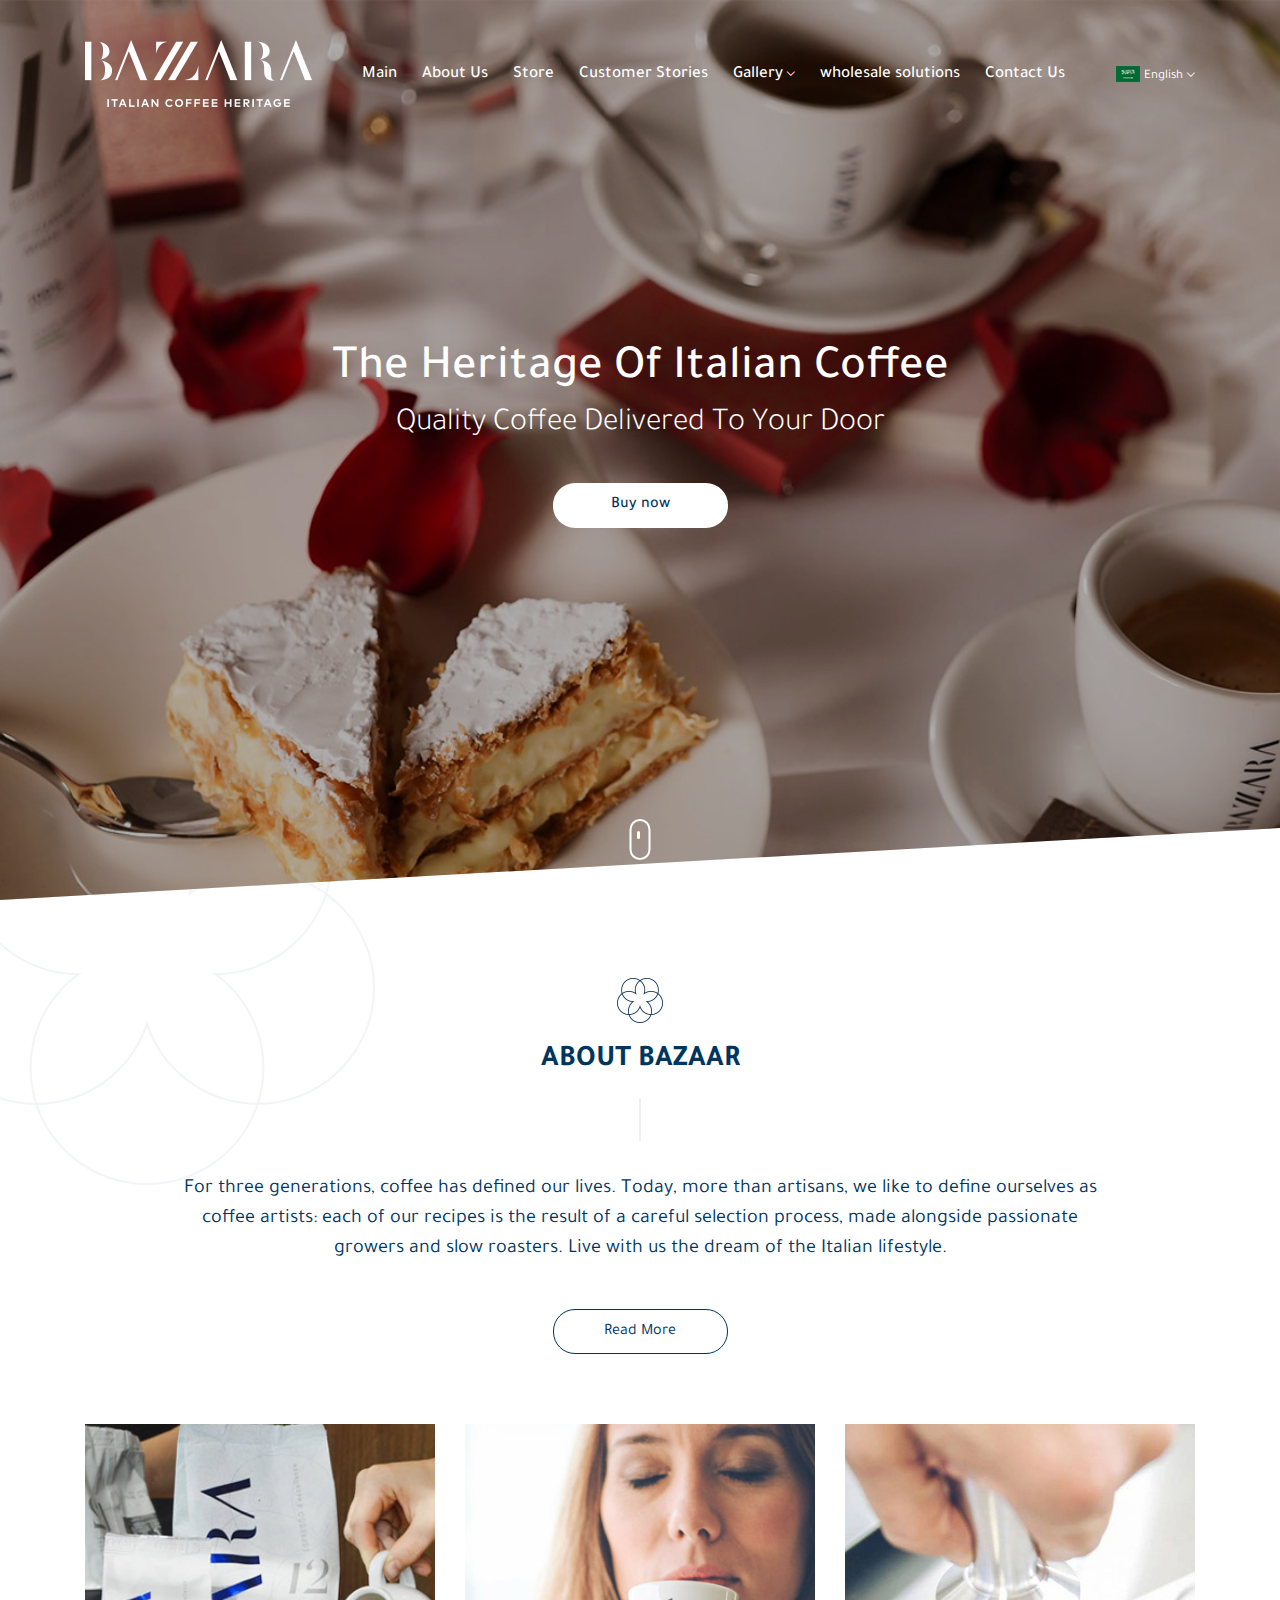
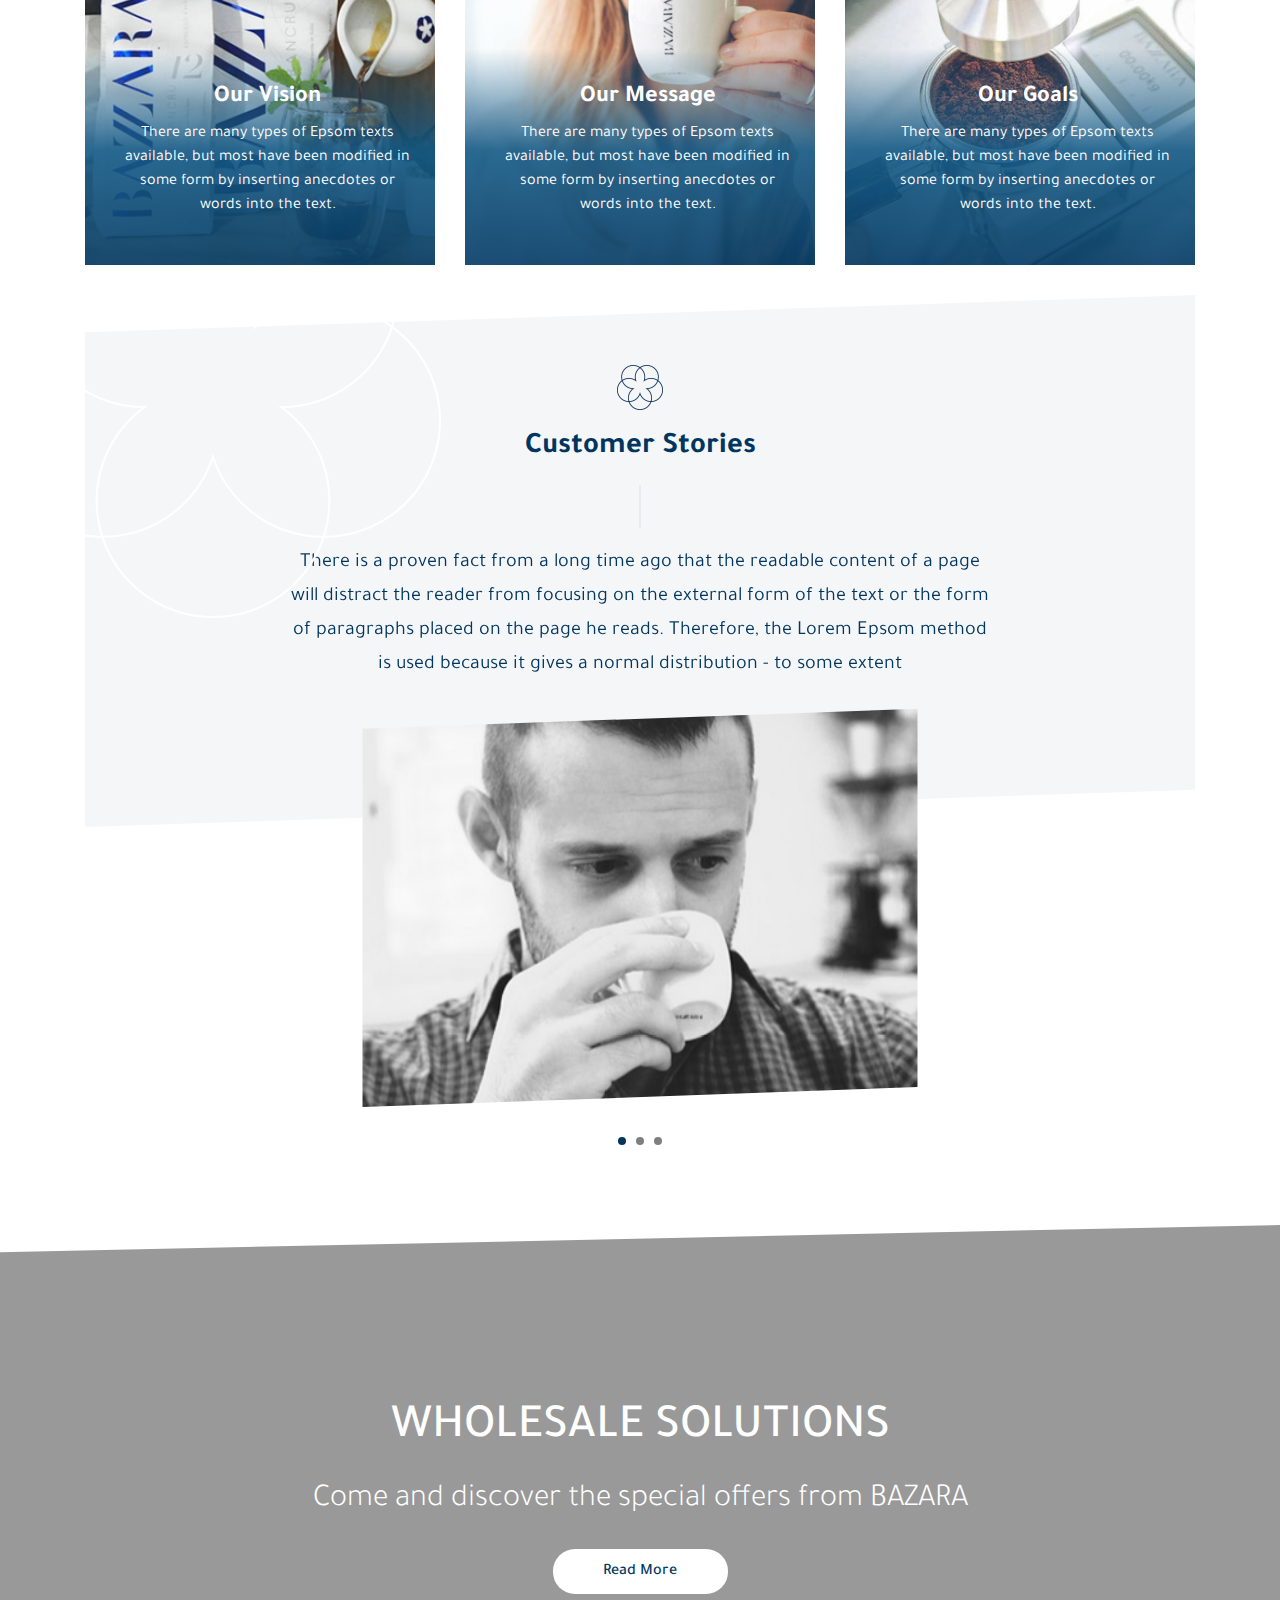
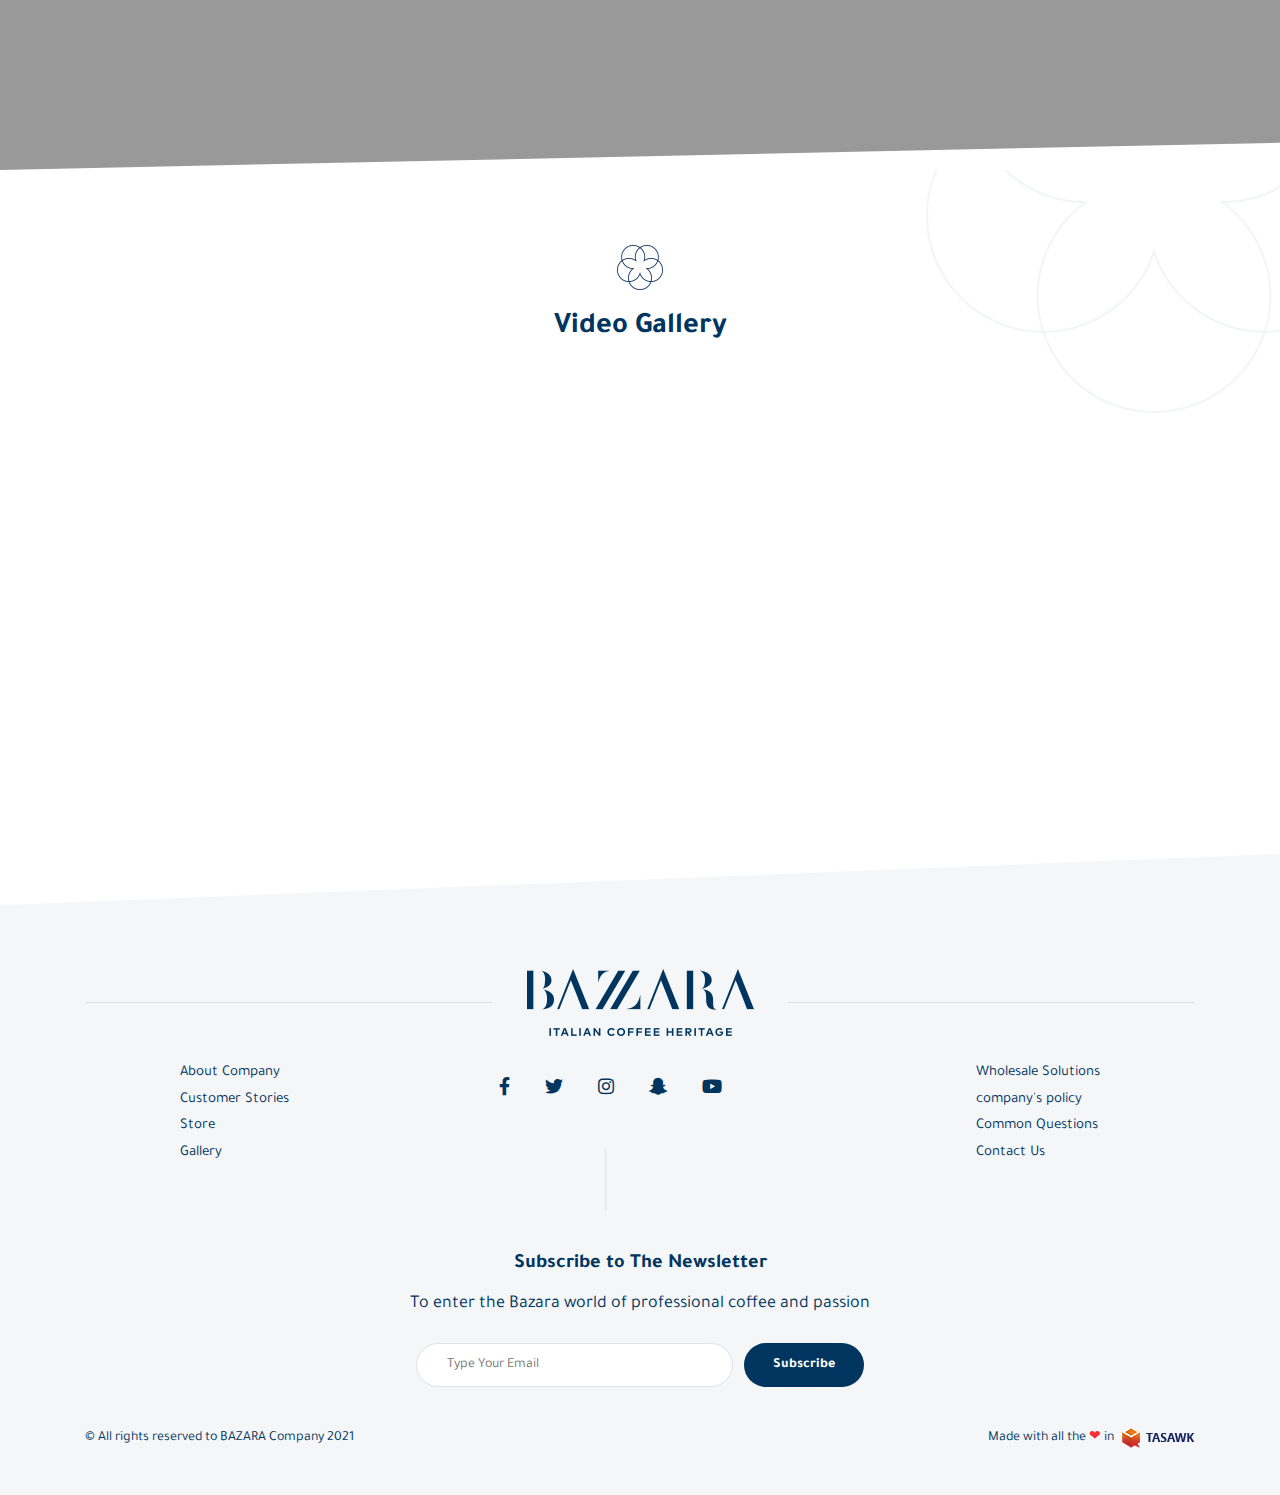
==== index.html @ 644d0a43 "first commit" ====
<!doctype html>
<html lang="en" dir="ltr">

<head>
    <meta charset="utf-8">
    <meta http-equiv="X-UA-Compatible" content="IE=edge">
    <meta name="viewport" content="width=device-width, initial-scale=1">
    <title>BAZARA</title>
    <link rel="icon" href="images/fav.png" type="image/png">
    <link rel="stylesheet" href="css/all.min.css">
    <link rel="stylesheet" href="css/fontawesome.min.css">
    <link rel="stylesheet" href="css/bootstrap.min.css">
    <link rel="stylesheet" href="css/fonts.css">
    <link rel="stylesheet" href="css/animate.css">
    <link rel="stylesheet" href="css/Linearicons.css">
    <link rel="stylesheet" href="css/swiper.min.css">
    <link rel="stylesheet" href="css/style.css">
</head>

<body>
    <!-- header section -->
    <header>
        <div class="top-header">
            <div class="container">
                <div class="nav-header plus-class">
                    <figure class="img-logo">
                        <a href="#"><img src="images/logo.png" class="img-fluid"></a>
                    </figure>
                    <div class="navgition">
                        <div class="nav-head">
                            <div class="first-head">
                                <a class="fixall close-btn">
                                    <span class="lnr lnr-cross"></span>
                                </a>
                                <img src="images/logo.png" alt="img-logo">
                                <div class="empty-div"></div>
                            </div>
                        </div>
                        <ul class="big-menu list-unstyled">
                            <li>
                                <a href="#">
                                    Main
                                </a>
                            </li>
                            <li>
                                <a href="#">
                                    About Us
                                </a>
                            </li>
                            <li>
                                <a href="#">
                                    Store
                                </a>
                            </li>
                            <li>
                                <a href="#">
                                    Customer Stories
                                </a>
                            </li>
                            <li>
                                <div class="cat-dropdown">
                                    <div class="dropdown">
                                        <span class="lang-word chevron-down">Gallery</span>
                                        <div class="dropdown-content">
                                            <a href="#">moka</a>
                                            <a href="#">moka</a>
                                        </div>
                                    </div>
                                </div>  
                            </li>
                            <li>
                                <a href="#">
                                    wholesale solutions
                                </a>
                            </li>
                            <li>
                                <a href="#">
                                    Contact Us
                                </a>
                            </li>
                            <li>
                                <div class="lang-section hide-big">
                                    <img src="images/lang.png" alt="lang-img">
                                    <div class="dropdown">
                                        <span class="lang-word chevron-down">English</span>
                                        <div class="dropdown-content">
                                            <a class="cat-drop" href="index.html">English</a>
                                            <a class="cat-drop" href="index-ar.html">العربيه</a>
                                        </div>
                                    </div>
                                </div>
                            </li>  
                        </ul>
                    </div>
                    <div class="show-icons">
                        <a class="menu-bars fixall" id="menu-id" href="#!">
                            <span class="lnr lnr-menu"></span>
                        </a>
                    </div>
                    <div class="lang-section">
                        <img src="images/lang.png" alt="lang-img">
                        <div class="dropdown">
                            <span class="lang-word chevron-down">English</span>
                            <div class="dropdown-content">
                                <a class="cat-drop" href="index.html">English</a>
                                <a class="cat-drop" href="index-ar.html">العربيه</a>
                            </div>
                        </div>
                    </div>
                </div>
            </div>
        </div> 
        <div class="header-caption">
            <figure class="figure-main">
                <img src="images/slider-img.jpg" alt="main-img">
            </figure>
            <div class="main-content">
                <div class="container">
                    <h1 class="main-h">The heritage of Italian coffee</h1>
                    <p class="main-p">Quality coffee delivered to your door</p>
                    <button class="main-button">Buy now</button>
                </div>
            </div>
            <button class="header-scroll-down-butt" id="scroll-to-about-section"></button>            
        </div>
    </header>
    <!-- header section     -->
    <!-- about us section   -->
    <div class="about-section" id="about-us">
        <div class="container">
            <div class="about-us">
                <figure>
                    <img src="images/section-img.png" alt="section-logo">
                </figure>
                <h2 class="about-h">About Bazaar</h2>
                <p class="about-p">
                    For three generations, coffee has defined our lives.
                     Today, more than artisans, we like to define ourselves as coffee artists: 
                     each of our recipes is the result of a careful selection process,
                      made alongside passionate growers and slow roasters.
                     Live with us the dream of the Italian lifestyle.
                <p>
                <button class="about-button">Read More</button>
            </div>
        </div>
    </div>
    <!-- about us section   -->
    <!-- box section -->
    <section class="box-section">
        <div class="container">
            <div class="row">
                <div class="col-lg-4">  
                    <a class="box-link" href="#">
                        <div class="box-xont">
                            <figure class="box-figure">
                                <img class="box-img" alt="box-image" src="images/box-img.jpg">
                            </figure>
                            <div class="box-caption">
                                <h3 class="box-h">Our Vision</h3>
                                <p class="box-p">
                                    There are many types of Epsom texts available, 
                                    but most have been modified in some form by inserting anecdotes or words into the text.
                                </p>
                            </div>
                        </div>
                    </a>                    
                </div>
                <div class="col-lg-4">  
                    <a class="box-link" href="#">
                        <div class="box-xont">
                            <figure class="box-figure">
                                <img class="box-img" alt="box-image" src="images/box-img2.jpg">
                            </figure>
                            <div class="box-caption">
                                <h3 class="box-h">Our Message</h3>
                                <p class="box-p">
                                    There are many types of Epsom texts available, 
                                    but most have been modified in some form by inserting anecdotes or words into the text.
                                </p>
                            </div>
                        </div>
                    </a>                    
                </div>
                <div class="col-lg-4">  
                    <a class="box-link" href="#">
                        <div class="box-xont">
                            <figure class="box-figure">
                                <img class="box-img" alt="box-image" src="images/box-img3.jpg">
                            </figure>
                            <div class="box-caption">
                                <h3 class="box-h">Our Goals</h3>
                                <p class="box-p">
                                    There are many types of Epsom texts available, 
                                    but most have been modified in some form by inserting anecdotes or words into the text.
                                </p>
                            </div>
                        </div>
                    </a>                    
                </div>      
            </div>
        </div>
    </section>
    <!-- box section -->
    <!-- section image-details -->
    <div class="section-details">
        <div class="container">
            <div class="details-slider">
                <div class="swiper-container">
                    <div class="swiper-wrapper">
                        <div class="swiper-slide">            
                            <div class="details-box">
                                <div class="details-cont">
                                    <img src="images/section-img.png" class="section-logo" alt="section-logo">
                                    <h2 class="details-h">Customer Stories</h2>
                                    <span class="details-span">
                                        There is a proven fact from a long time ago that the readable content of a page will 
                                        distract the reader from focusing on the external form of the text or the form of paragraphs placed on the page he reads. Therefore, 
                                        the Lorem Epsom method is used because it gives a normal distribution - to some extent
                                    </span>
                                </div>
                                <div class="details-aspect">
                                    <div class="image-details">
                                        <img src="images/sliders-img.jpg" class="thumbnailll" alt="image">
                                    </div>
                                </div>
                            </div>
                        </div>  
                        <div class="swiper-slide">            
                            <div class="details-box">
                                <div class="details-cont">
                                    <img src="images/section-img.png" class="section-logo" alt="section-logo">
                                    <h2 class="details-h">Customer Stories</h2>
                                    <span class="details-span">
                                        There is a proven fact from a long time ago that the readable content of a page will 
                                        distract the reader from focusing on the external form of the text or the form of paragraphs placed on the page he reads. Therefore, 
                                        the Lorem Epsom method is used because it gives a normal distribution - to some extent
                                    </span>
                                </div>
                                <div class="details-aspect">
                                    <div class="image-details">
                                        <img src="images/sliders-img.jpg" class="thumbnailll" alt="image">
                                    </div>
                                </div>
                            </div>
                        </div>
                        <div class="swiper-slide">            
                            <div class="details-box">
                                <div class="details-cont">
                                    <img src="images/section-img.png" class="section-logo" alt="section-logo">
                                    <h2 class="details-h">Customer Stories</h2>
                                    <span class="details-span">
                                        There is a proven fact from a long time ago that the readable content of a page will 
                                        distract the reader from focusing on the external form of the text or the form of paragraphs placed on the page he reads. Therefore, 
                                        the Lorem Epsom method is used because it gives a normal distribution - to some extent
                                    </span>
                                </div>
                                <div class="details-aspect">
                                    <div class="image-details">
                                        <img src="images/sliders-img.jpg" class="thumbnailll" alt="image">
                                    </div>
                                </div>
                            </div>
                        </div>    
                    </div>
                </div>
                <div class="swiper-pagination"></div>
            </div>            
        </div>
    </div>
    <!-- section image-details -->
    <!-- big-image section -->
    <section>
        <div class="big-image" style="background-image: url('images/big-img.jpg')">
            <div class="container">
                <div class="big-cont">
                    <h2 class="big-h">Wholesale solutions</h2>
                    <p class="big-p">Come and discover the special offers from BAZARA</p>
                    <button class="big-button">Read More</button>
                </div>
            </div>
        </div>       
    </section>
    <!-- big-image section -->  
    <!-- video-section    -->
    <section class="video-section">
        <div class="container">
            <div class="video-cont">
                <figure>
                    <img src="images/section-img.png" alt="section-logo">
                </figure>
                <h2 class="video-h">Video Gallery</h2>
            </div>
            <div class="specials-slider products-slider wow fadeIn" data-wow-delay="0.2s">
                <div class="swiper-container">
                  <div class="swiper-wrapper">
                    <div class="swiper-slide">
                      <div class="product">
                        <a href="#!" class="pro-img">
                          <img src="images/vid-1.jpg" class="img-responsive">
                        </a>
                        <span class="hint">
                          <i class="fas fa-play"></i>
                        </span>
                      </div>
                    </div>
                    <div class="swiper-slide">
                      <div class="product">
                        <a href="#!" class="pro-img">
                          <img src="images/vid-2.jpg" class="img-responsive">
                        </a>
                        <span class="hint">
                          <i class="fas fa-play"></i>
                        </span>
                      </div>
                    </div>
                    <div class="swiper-slide">
                      <div class="product">
                        <a href="#!" class="pro-img">
                          <img src="images/vid-3.jpg" class="img-responsive">
                        </a>
                        <span class="hint">
                          <i class="fas fa-play"></i>
                        </span>
                      </div>
                    </div>
                    <div class="swiper-slide">
                      <div class="product">
                        <a href="#!" class="pro-img">
                          <img src="images/vid-1.jpg" class="img-responsive">
                        </a>
                        <span class="hint">
                          <i class="fas fa-play"></i>
                        </span>
                      </div>
                    </div>
                  </div>
                </div>
        
                <div class="swiper-pagination"></div>
        
                <div class="swiper-btn-next swiper-btn"><span class="lnr lnr-chevron-left"></span></div>
                <div class="swiper-btn-prev swiper-btn"><span class="lnr lnr-chevron-right"></span></div>
              </div>
        </div>
    </section>
    <!-- video-section    -->
    <!-- footer section -->
    <footer>
        <div class="container">
            <div class="first-footer">
                <img src="images/logo.png" alt="footer-logo" class="img-fluid">
            </div>  
            <div class="second-footer">
                <div class="nav-foot-cont first-order">
                    <ul class="nav-foot list-unstyled">
                        <li>
                            <a href="#">About Company</a>
                        </li>
                        <li>
                            <a href="#">Customer Stories</a>
                        </li>
                        <li>
                            <a href="#">Store</a>
                        </li>
                        <li>
                            <a href="#">Gallery</a>
                        </li>
                    </ul>
                </div>
                <div class="social">
                    <a href="#" class="social-link">
                        <i class="fab fa-facebook-f"></i>
                    </a>
                    <a href="#" class="social-link">
                        <i class="fab fa-twitter"></i>
                    </a>
                    <a href="#" class="social-link">
                        <i class="fab fa-instagram"></i>
                    </a>
                    <a href="#" class="social-link">
                        <i class="fab fa-snapchat-ghost"></i>
                    </a>
                    <a href="#" class="social-link">
                        <i class="fab fa-youtube"></i>
                    </a>
                </div>
                <div class="nav-foot-cont second-order">
                    <ul class="nav-foot list-unstyled">
                        <li>
                            <a href="#">Wholesale Solutions</a>
                        </li>
                        <li>
                            <a href="#">company's policy</a>
                        </li>
                        <li>
                            <a href="#">Common Questions</a>
                        </li>
                        <li>
                            <a href="#">Contact Us</a>
                        </li>
                    </ul>
                </div>
            </div>
            <div class="newsletter">
                <h3 class="news-h">Subscribe to The Newsletter</h3>
                <span class="news-p">To enter the Bazara world of professional coffee and passion</span>
                <form action="">
                    <input type="email" name="txtemail" value="" class="newsletter-input"placeholder="Type Your Email">
                    <button type="submit" class="newsletter-button">Subscribe</button>
                </form>
            </div> 
            <div class="third-footer">
                <div class="copy-right"> © All rights reserved to BAZARA Company 2021 </div>
                <span class="design-text"><span class="desgin-p">Made with all the <span class="red-heart">&#x2764;</span> in </span>
                    <a href="#"><img src="images/tasawk-en.png" class="taswak" alt="taswak"></a>
                </span>
            </div>  
        </div>
    </footer>            

    <!-- footer section -->
    <!-- overlay -->
    <div class="overlay-box"></div>
    <div class="overlay-box2"></div>
    <!-- overlay -->
    <script src="js/jquery-3.4.1.min.js"></script>
    <script src="js/bootstrap.min.js"></script>
    <script src="js/swiper.min.js"></script>
    <script src="js/simpleParallax.js"></script>
    <script src="js/wow.min.js"></script>
    <script src="js/script.js"></script>

</body>

</html>
---- css/fonts.css ----
@font-face {
    font-family: "TajawalExtraLight";
    src: url("../webfonts/Tajawal/Tajawal-ExtraLight.woff2") format("woff2"), url("../webfonts/Tajawal/Tajawal-ExtraLight.woff") format("woff"), url("../webfonts/Tajawal/Tajawal-ExtraLight.ttf") format("truetype");
    font-weight: 200;
    font-style: normal;
}

@font-face {
    font-family: "TajawalLight";
    src: url("../webfonts/Tajawal/Tajawal-Light.woff2") format("woff2"), url("../webfonts/Tajawal/Tajawal-Light.woff") format("woff"), url("../webfonts/Tajawal/Tajawal-Light.ttf") format("truetype");
    font-weight: 300;
    font-style: normal;
}

@font-face {
    font-family: "TajawalRegular";
    src: url("../webfonts/Tajawal/Tajawal-Regular.woff2") format("woff2"), url("../webfonts/Tajawal/Tajawal-Regular.woff") format("woff"), url("../webfonts/Tajawal/Tajawal-Regular.ttf") format("truetype");
    font-weight: 400;
    font-style: normal;
}

@font-face {
    font-family: "TajawalMedium";
    src: url("../webfonts/Tajawal/Tajawal-Medium.woff2") format("woff2"), url("../webfonts/Tajawal/Tajawal-Medium.woff") format("woff"), url("../webfonts/Tajawal/Tajawal-Medium.ttf") format("truetype");
    font-weight: 500;
    font-style: normal;
}

@font-face {
    font-family: "TajawalBold";
    src: url("../webfonts/Tajawal/Tajawal-Bold.woff2") format("woff2"), url("../webfonts/Tajawal/Tajawal-Bold.woff") format("woff"), url("../webfonts/Tajawal/Tajawal-Bold.ttf") format("truetype");
    font-weight: 700;
    font-style: normal;
}

@font-face {
    font-family: "TajawalExtraBold";
    src: url("../webfonts/Tajawal/Tajawal-ExtraBold.woff2") format("woff2"), url("../webfonts/Tajawal/Tajawal-ExtraBold.woff") format("woff"), url("../webfonts/Tajawal/Tajawal-ExtraBold.ttf") format("truetype");
    font-weight: 800;
    font-style: normal;
}

@font-face {
    font-family: "TajawalBlack";
    src: url("../webfonts/Tajawal/Tajawal-Black.woff2") format("woff2"), url("../webfonts/Tajawal/Tajawal-Black.woff") format("woff"), url("../webfonts/Tajawal/Tajawal-Black.ttf") format("truetype");
    font-weight: 900;
    font-style: normal;
}
---- css/Linearicons.css ----
@font-face {
	font-family: 'Linearicons-Free';
	 src: url('../webfonts/Linearicons/Linearicons-Free.eot?w118d');
     src: url('../webfonts/Linearicons/Linearicons-Free.eot?#iefixw118d') format('embedded-opentype'),
          url('../webfonts/Linearicons/Linearicons-Free.woff2?w118d') format('woff2'),
          url('../webfonts/Linearicons/Linearicons-Free.woff?w118d') format('woff'), url('../webfonts/Linearicons/Linearicons-Free.ttf?w118d')             format('truetype'), 
          url('../webfonts/Linearicons/Linearicons-Free.svg?w118d#Linearicons-Free') format('svg');;
	font-weight: normal;
	font-style: normal;
}

.lnr {
	font-family: 'Linearicons-Free';
	speak: none;
	font-style: normal;
	font-weight: normal;
	font-variant: normal;
	text-transform: none;
	line-height: 1;

	/* Better Font Rendering =========== */
	-webkit-font-smoothing: antialiased;
	-moz-osx-font-smoothing: grayscale;
}

.lnr-home:before {
	content: "\e800";
}
.lnr-apartment:before {
	content: "\e801";
}
.lnr-pencil:before {
	content: "\e802";
}
.lnr-magic-wand:before {
	content: "\e803";
}
.lnr-drop:before {
	content: "\e804";
}
.lnr-lighter:before {
	content: "\e805";
}
.lnr-poop:before {
	content: "\e806";
}
.lnr-sun:before {
	content: "\e807";
}
.lnr-moon:before {
	content: "\e808";
}
.lnr-cloud:before {
	content: "\e809";
}
.lnr-cloud-upload:before {
	content: "\e80a";
}
.lnr-cloud-download:before {
	content: "\e80b";
}
.lnr-cloud-sync:before {
	content: "\e80c";
}
.lnr-cloud-check:before {
	content: "\e80d";
}
.lnr-database:before {
	content: "\e80e";
}
.lnr-lock:before {
	content: "\e80f";
}
.lnr-cog:before {
	content: "\e810";
}
.lnr-trash:before {
	content: "\e811";
}
.lnr-dice:before {
	content: "\e812";
}
.lnr-heart:before {
	content: "\e813";
}
.lnr-star:before {
	content: "\e814";
}
.lnr-star-half:before {
	content: "\e815";
}
.lnr-star-empty:before {
	content: "\e816";
}
.lnr-flag:before {
	content: "\e817";
}
.lnr-envelope:before {
	content: "\e818";
}
.lnr-paperclip:before {
	content: "\e819";
}
.lnr-inbox:before {
	content: "\e81a";
}
.lnr-eye:before {
	content: "\e81b";
}
.lnr-printer:before {
	content: "\e81c";
}
.lnr-file-empty:before {
	content: "\e81d";
}
.lnr-file-add:before {
	content: "\e81e";
}
.lnr-enter:before {
	content: "\e81f";
}
.lnr-exit:before {
	content: "\e820";
}
.lnr-graduation-hat:before {
	content: "\e821";
}
.lnr-license:before {
	content: "\e822";
}
.lnr-music-note:before {
	content: "\e823";
}
.lnr-film-play:before {
	content: "\e824";
}
.lnr-camera-video:before {
	content: "\e825";
}
.lnr-camera:before {
	content: "\e826";
}
.lnr-picture:before {
	content: "\e827";
}
.lnr-book:before {
	content: "\e828";
}
.lnr-bookmark:before {
	content: "\e829";
}
.lnr-user:before {
	content: "\e82a";
}
.lnr-users:before {
	content: "\e82b";
}
.lnr-shirt:before {
	content: "\e82c";
}
.lnr-store:before {
	content: "\e82d";
}
.lnr-cart:before {
	content: "\e82e";
}
.lnr-tag:before {
	content: "\e82f";
}
.lnr-phone-handset:before {
	content: "\e830";
}
.lnr-phone:before {
	content: "\e831";
}
.lnr-pushpin:before {
	content: "\e832";
}
.lnr-map-marker:before {
	content: "\e833";
}
.lnr-map:before {
	content: "\e834";
}
.lnr-location:before {
	content: "\e835";
}
.lnr-calendar-full:before {
	content: "\e836";
}
.lnr-keyboard:before {
	content: "\e837";
}
.lnr-spell-check:before {
	content: "\e838";
}
.lnr-screen:before {
	content: "\e839";
}
.lnr-smartphone:before {
	content: "\e83a";
}
.lnr-tablet:before {
	content: "\e83b";
}
.lnr-laptop:before {
	content: "\e83c";
}
.lnr-laptop-phone:before {
	content: "\e83d";
}
.lnr-power-switch:before {
	content: "\e83e";
}
.lnr-bubble:before {
	content: "\e83f";
}
.lnr-heart-pulse:before {
	content: "\e840";
}
.lnr-construction:before {
	content: "\e841";
}
.lnr-pie-chart:before {
	content: "\e842";
}
.lnr-chart-bars:before {
	content: "\e843";
}
.lnr-gift:before {
	content: "\e844";
}
.lnr-diamond:before {
	content: "\e845";
}
.lnr-linearicons:before {
	content: "\e846";
}
.lnr-dinner:before {
	content: "\e847";
}
.lnr-coffee-cup:before {
	content: "\e848";
}
.lnr-leaf:before {
	content: "\e849";
}
.lnr-paw:before {
	content: "\e84a";
}
.lnr-rocket:before {
	content: "\e84b";
}
.lnr-briefcase:before {
	content: "\e84c";
}
.lnr-bus:before {
	content: "\e84d";
}
.lnr-car:before {
	content: "\e84e";
}
.lnr-train:before {
	content: "\e84f";
}
.lnr-bicycle:before {
	content: "\e850";
}
.lnr-wheelchair:before {
	content: "\e851";
}
.lnr-select:before {
	content: "\e852";
}
.lnr-earth:before {
	content: "\e853";
}
.lnr-smile:before {
	content: "\e854";
}
.lnr-sad:before {
	content: "\e855";
}
.lnr-neutral:before {
	content: "\e856";
}
.lnr-mustache:before {
	content: "\e857";
}
.lnr-alarm:before {
	content: "\e858";
}
.lnr-bullhorn:before {
	content: "\e859";
}
.lnr-volume-high:before {
	content: "\e85a";
}
.lnr-volume-medium:before {
	content: "\e85b";
}
.lnr-volume-low:before {
	content: "\e85c";
}
.lnr-volume:before {
	content: "\e85d";
}
.lnr-mic:before {
	content: "\e85e";
}
.lnr-hourglass:before {
	content: "\e85f";
}
.lnr-undo:before {
	content: "\e860";
}
.lnr-redo:before {
	content: "\e861";
}
.lnr-sync:before {
	content: "\e862";
}
.lnr-history:before {
	content: "\e863";
}
.lnr-clock:before {
	content: "\e864";
}
.lnr-download:before {
	content: "\e865";
}
.lnr-upload:before {
	content: "\e866";
}
.lnr-enter-down:before {
	content: "\e867";
}
.lnr-exit-up:before {
	content: "\e868";
}
.lnr-bug:before {
	content: "\e869";
}
.lnr-code:before {
	content: "\e86a";
}
.lnr-link:before {
	content: "\e86b";
}
.lnr-unlink:before {
	content: "\e86c";
}
.lnr-thumbs-up:before {
	content: "\e86d";
}
.lnr-thumbs-down:before {
	content: "\e86e";
}
.lnr-magnifier:before {
	content: "\e86f";
}
.lnr-cross:before {
	content: "\e870";
}
.lnr-menu:before {
	content: "\e871";
}
.lnr-list:before {
	content: "\e872";
}
.lnr-chevron-up:before {
	content: "\e873";
}
.lnr-chevron-down:before {
	content: "\e874";
}
.lnr-chevron-left:before {
	content: "\e875";
}
.lnr-chevron-right:before {
	content: "\e876";
}
.lnr-arrow-up:before {
	content: "\e877";
}
.lnr-arrow-down:before {
	content: "\e878";
}
.lnr-arrow-left:before {
	content: "\e879";
}
.lnr-arrow-right:before {
	content: "\e87a";
}
.lnr-move:before {
	content: "\e87b";
}
.lnr-warning:before {
	content: "\e87c";
}
.lnr-question-circle:before {
	content: "\e87d";
}
.lnr-menu-circle:before {
	content: "\e87e";
}
.lnr-checkmark-circle:before {
	content: "\e87f";
}
.lnr-cross-circle:before {
	content: "\e880";
}
.lnr-plus-circle:before {
	content: "\e881";
}
.lnr-circle-minus:before {
	content: "\e882";
}
.lnr-arrow-up-circle:before {
	content: "\e883";
}
.lnr-arrow-down-circle:before {
	content: "\e884";
}
.lnr-arrow-left-circle:before {
	content: "\e885";
}
.lnr-arrow-right-circle:before {
	content: "\e886";
}
.lnr-chevron-up-circle:before {
	content: "\e887";
}
.lnr-chevron-down-circle:before {
	content: "\e888";
}
.lnr-chevron-left-circle:before {
	content: "\e889";
}
.lnr-chevron-right-circle:before {
	content: "\e88a";
}
.lnr-crop:before {
	content: "\e88b";
}
.lnr-frame-expand:before {
	content: "\e88c";
}
.lnr-frame-contract:before {
	content: "\e88d";
}
.lnr-layers:before {
	content: "\e88e";
}
.lnr-funnel:before {
	content: "\e88f";
}
.lnr-text-format:before {
	content: "\e890";
}
.lnr-text-format-remove:before {
	content: "\e891";
}
.lnr-text-size:before {
	content: "\e892";
}
.lnr-bold:before {
	content: "\e893";
}
.lnr-italic:before {
	content: "\e894";
}
.lnr-underline:before {
	content: "\e895";
}
.lnr-strikethrough:before {
	content: "\e896";
}
.lnr-highlight:before {
	content: "\e897";
}
.lnr-text-align-left:before {
	content: "\e898";
}
.lnr-text-align-center:before {
	content: "\e899";
}
.lnr-text-align-right:before {
	content: "\e89a";
}
.lnr-text-align-justify:before {
	content: "\e89b";
}
.lnr-line-spacing:before {
	content: "\e89c";
}
.lnr-indent-increase:before {
	content: "\e89d";
}
.lnr-indent-decrease:before {
	content: "\e89e";
}
.lnr-pilcrow:before {
	content: "\e89f";
}
.lnr-direction-ltr:before {
	content: "\e8a0";
}
.lnr-direction-rtl:before {
	content: "\e8a1";
}
.lnr-page-break:before {
	content: "\e8a2";
}
.lnr-sort-alpha-asc:before {
	content: "\e8a3";
}
.lnr-sort-amount-asc:before {
	content: "\e8a4";
}
.lnr-hand:before {
	content: "\e8a5";
}
.lnr-pointer-up:before {
	content: "\e8a6";
}
.lnr-pointer-right:before {
	content: "\e8a7";
}
.lnr-pointer-down:before {
	content: "\e8a8";
}
.lnr-pointer-left:before {
	content: "\e8a9";
}
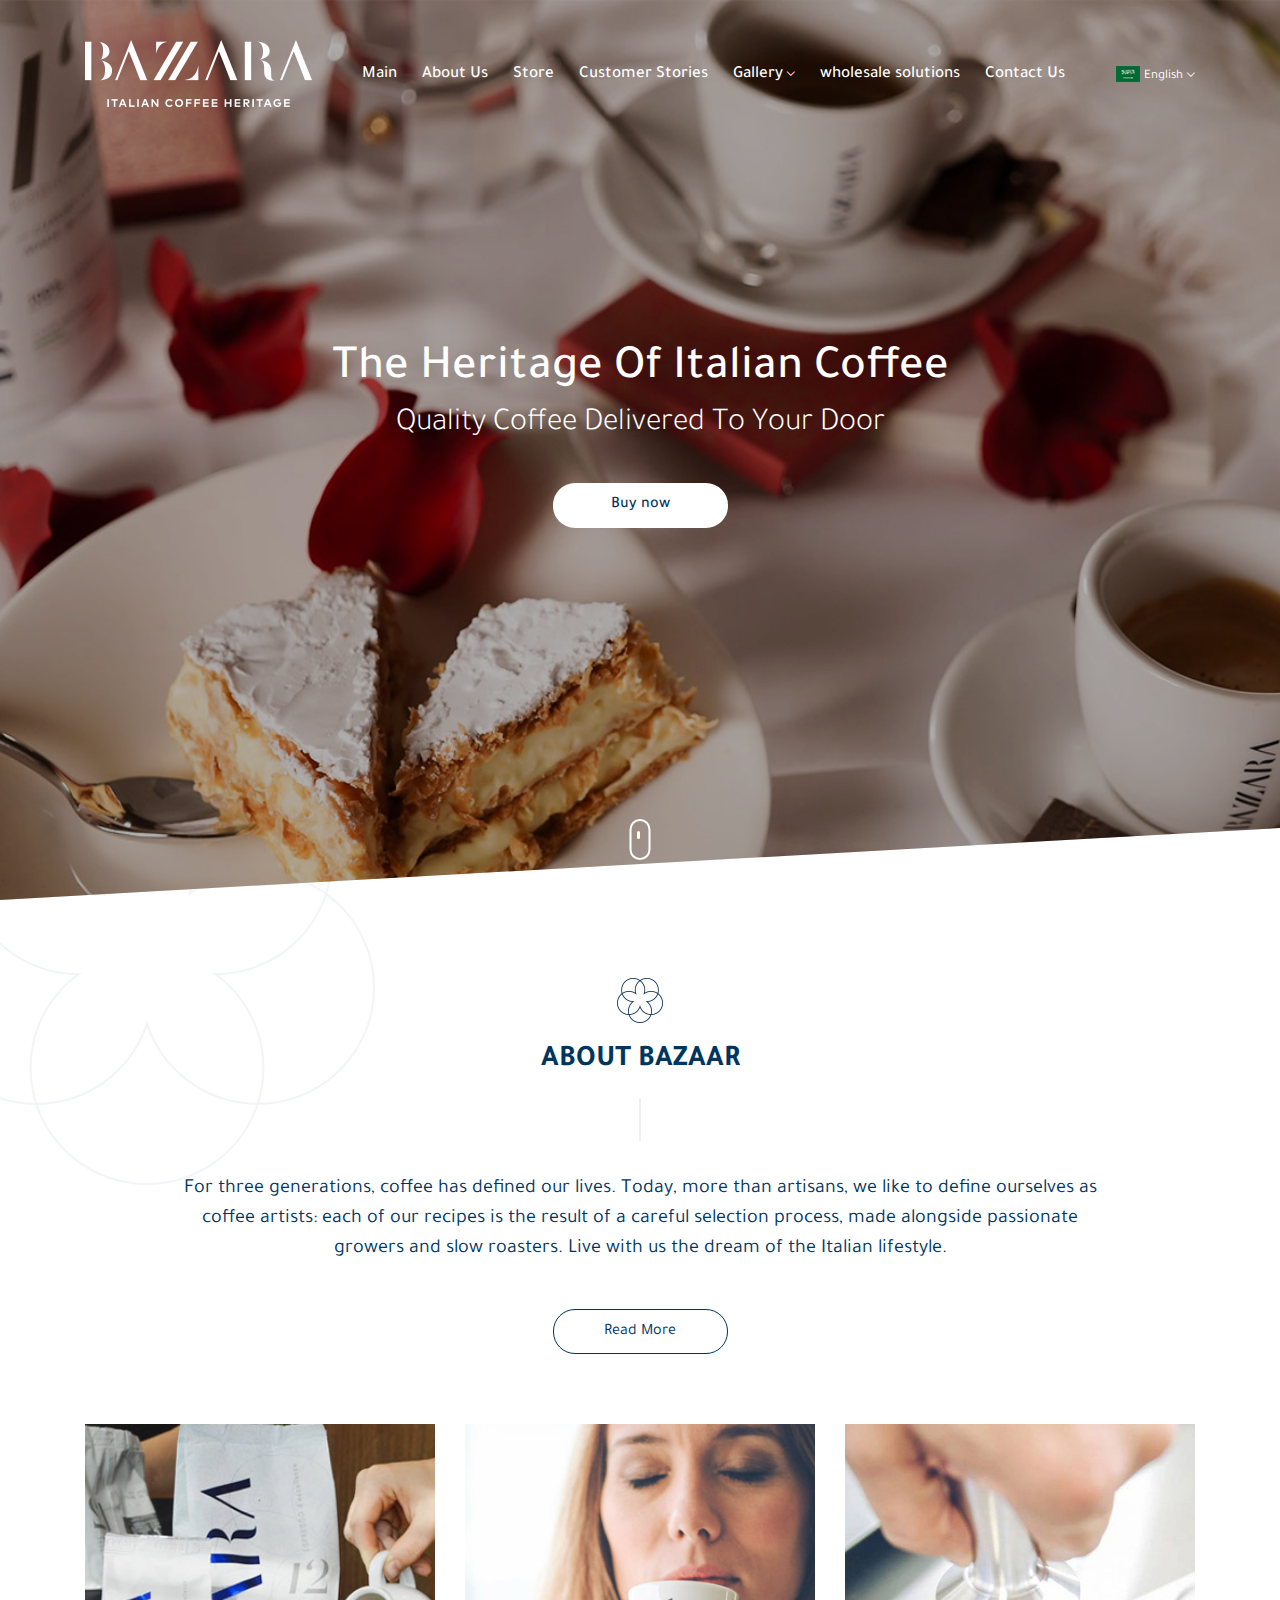
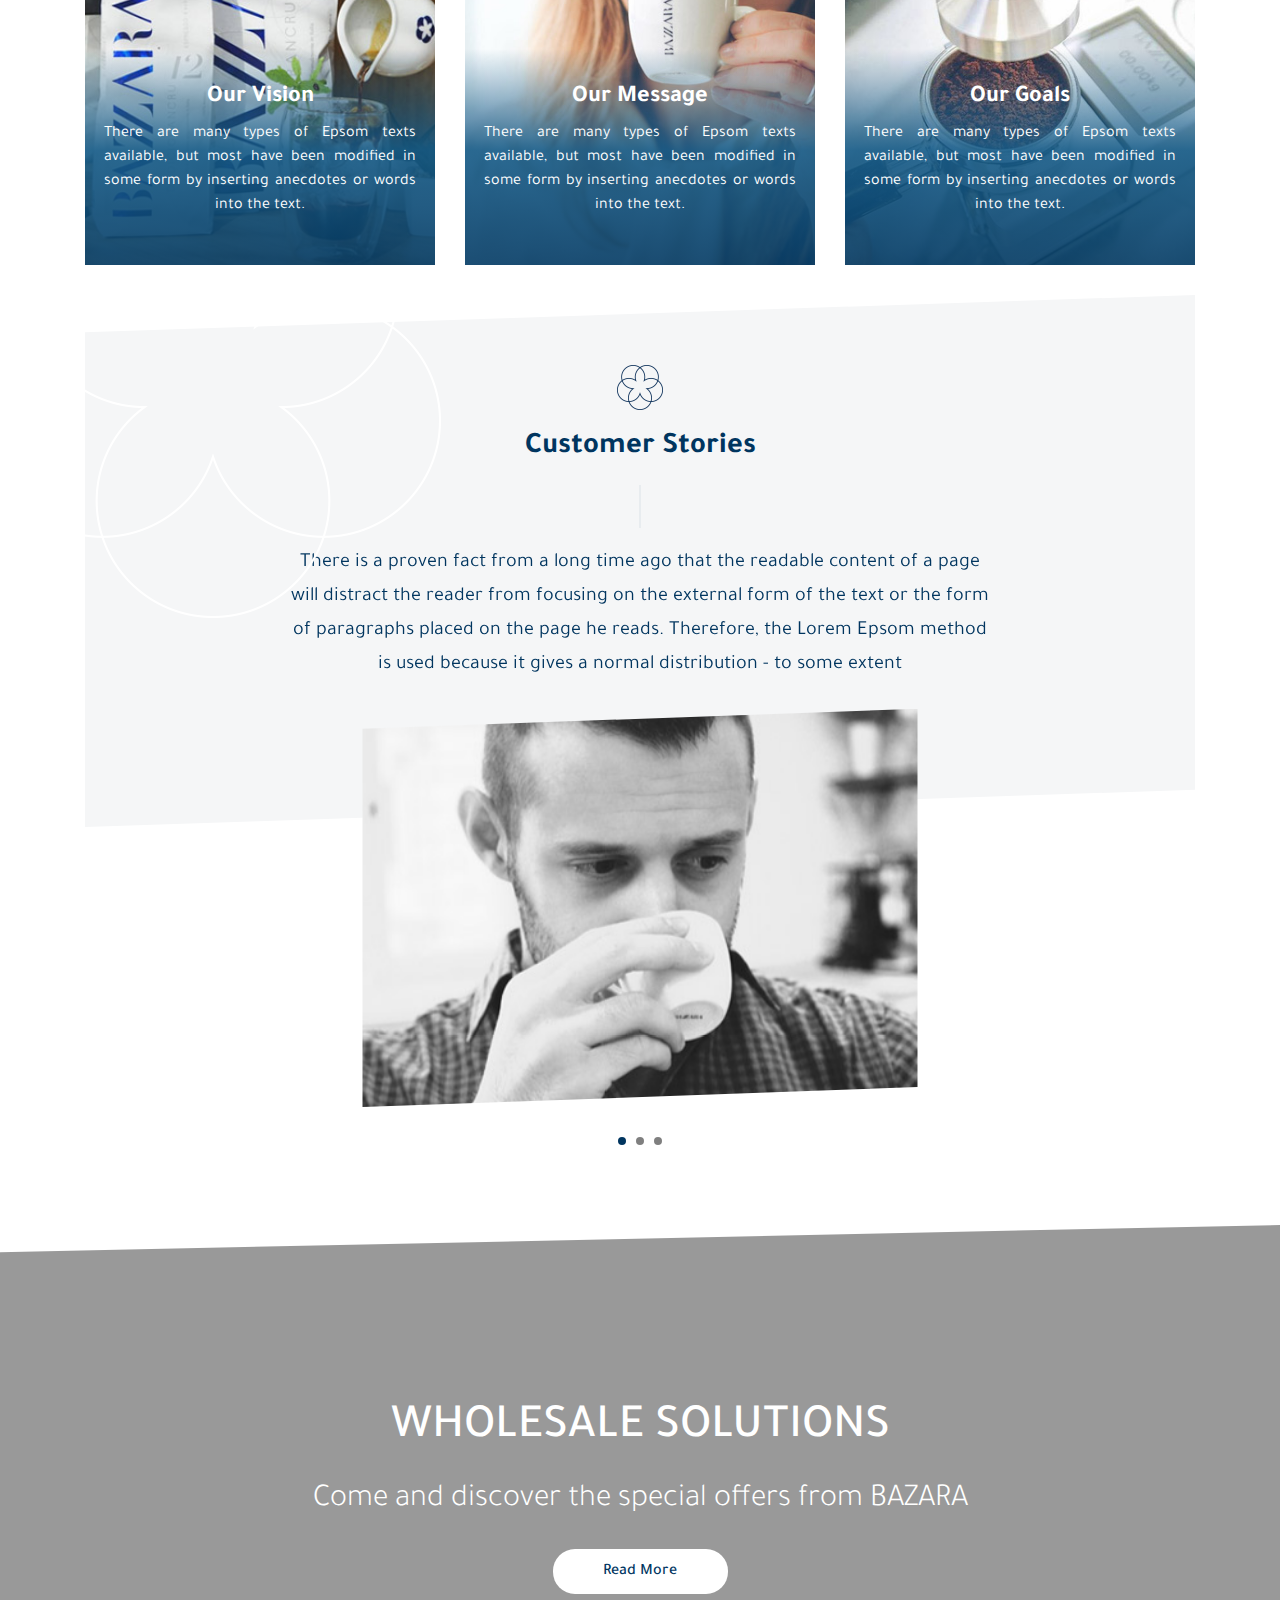
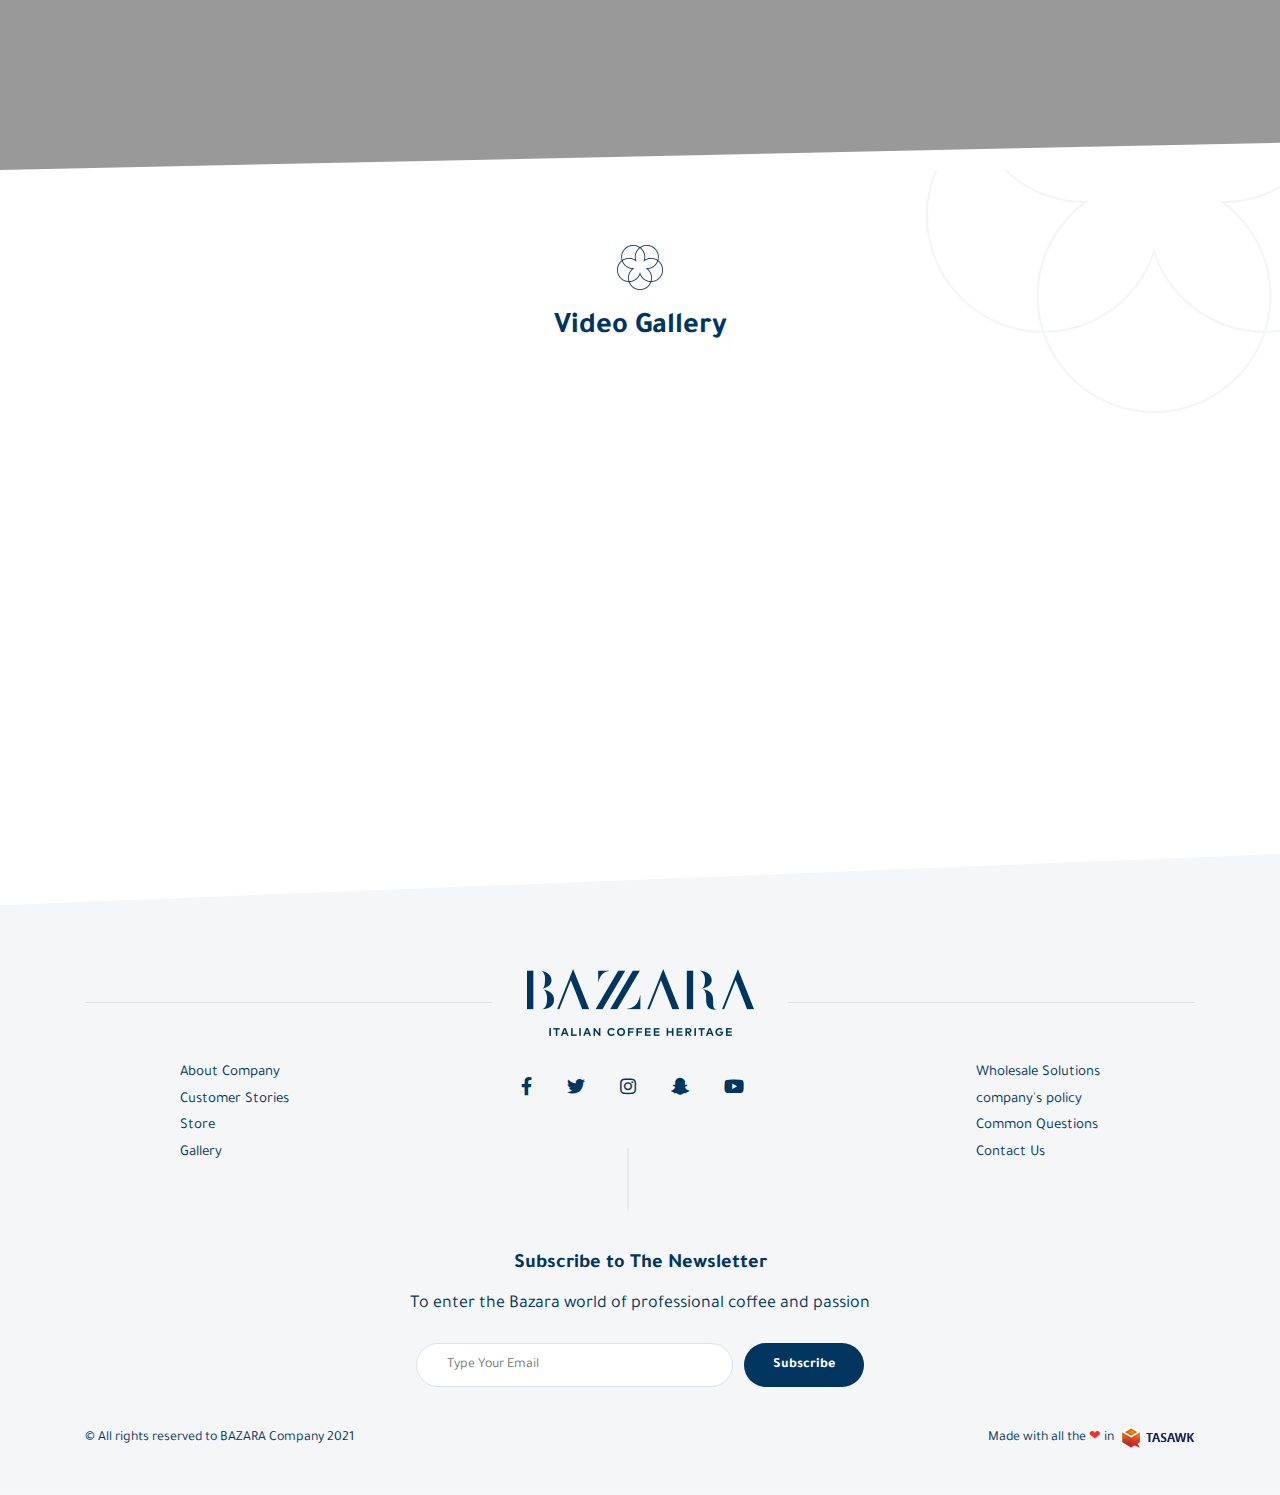
==== commit ab04b733: "modify css" ====
--- a/index.html
+++ b/index.html
@@ -28,12 +28,13 @@
                     </figure>
                     <div class="navgition">
                         <div class="nav-head">
-                            <div class="first-head">
-                                <a class="fixall close-btn">
-                                    <span class="lnr lnr-cross"></span>
-                                </a>
-                                <img src="images/logo.png" alt="img-logo">
-                                <div class="empty-div"></div>
+                            <div class="container">
+                                <div class="first-head">
+                                    <figure><img src="images/logo.png" alt="img-logo"></figure>
+                                    <a class="fixall close-btn">
+                                        <span class="lnr lnr-cross"></span>
+                                    </a>
+                                </div>
                             </div>
                         </div>
                         <ul class="big-menu list-unstyled">
--- a/css/style.css
+++ b/css/style.css
@@ -505,8 +505,12 @@
 .box-link .box-caption {
     padding: 24px 34px 32px;
     text-align: center;
+    align-items: center;
     position: absolute;
     top: 50%;
+    left: 50%;
+    transform: translateX(-50%);
+    width: 100%;
     z-index: 2;
 }
 .box-link .box-h {
@@ -522,7 +526,9 @@
     font-family: "TajawalRegular";
     color: #fff;
     margin-top: 0;
-    margin-bottom: 20px;
+    margin-bottom: 0px;
+    text-align: justify;
+    text-align-last: center;
 }
 /*                         box section                         */
 /*                       image-details section                    */
@@ -977,7 +983,6 @@
 }
 .second-footer .social{
     margin-top: 16px;
-    transform: translateX(-10%);
     position: relative;
 }
 .second-footer .social::after{
@@ -992,9 +997,6 @@
 }
 html[dir=rtl] .second-footer .social::after{
     left: 52%;
-}
-html[dir=rtl] .second-footer .social{
-    transform: translateX(10%);
 }
 .newsletter{
     text-align: center;
@@ -1123,10 +1125,6 @@
         color: #292a5e;
         background-color: #dfeaf8;
     }
-    html[dir=rtl] .menu-bars{
-        margin-left: 26px;
-        margin-right: 0;
-    }
     .navgition {
         display: block;
         position: fixed;
@@ -1135,7 +1133,7 @@
         bottom: 0;
         width: 100%;
         height: 100%;
-        background-color: rgb(3, 30, 77, .9);
+        background-color: rgb(3, 30, 77, .969);
         transition: .4s;
         z-index: 200;
         opacity: 0;
@@ -1171,7 +1169,7 @@
         width: 100%;
         align-items: center;
         justify-content: space-between;
-        padding: 50px 25px 0;
+        padding: 20px 0 18px;
     }
     .nav-head .first-head{
         display: flex;
@@ -1184,12 +1182,10 @@
     .nav-head img{
         width: 183px;
         filter : brightness(0) invert(1);
-        flex: 1;
     }
     .nav-head .close-btn {
         color: #fff;
         font-size: 24px;
-        flex: 1;
         text-align: start;
     }
     .nav-header .big-menu {
@@ -1307,6 +1303,10 @@
    
     /*                    menu in phone size                      */
     /*                      header-caption                        */
+    .header-caption .figure-main {
+        padding-bottom: unset;
+        height: 600px;
+    }
     .header-caption .main-content .main-h{
         font-size: 30px;
     }
@@ -1316,6 +1316,9 @@
     }
     .header-caption .figure-main {
         clip-path: polygon(100% 0, 100% 97%, 0 100%, 0 0);
+    }
+    .header-scroll-down-butt{
+        bottom: 80px;
     }
     /*                      header-caption                        */
 
@@ -1369,7 +1372,7 @@
         width: 100%;
     }
     .details-slider .swiper-pagination {
-        bottom: 23px;
+        bottom: auto;
     }
     /*                            deatail section                        */
     /*                          big image section                        */
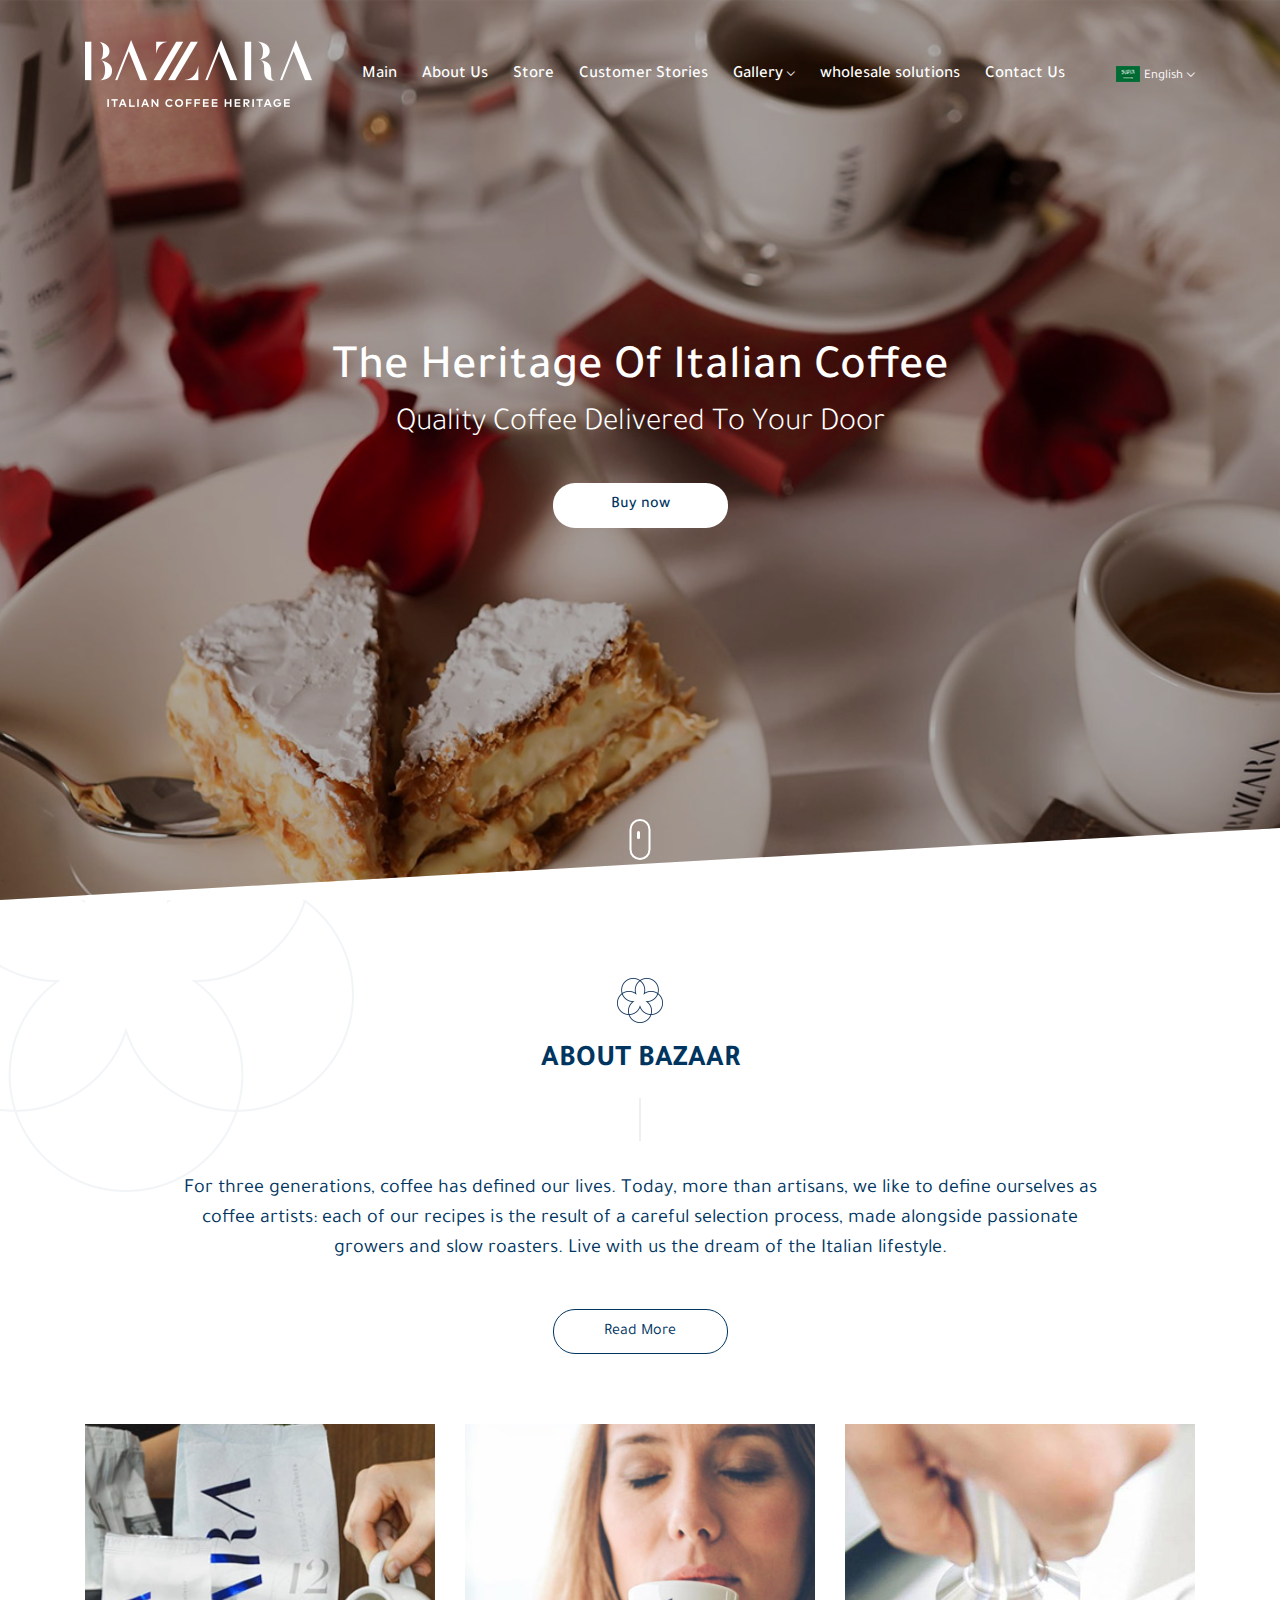
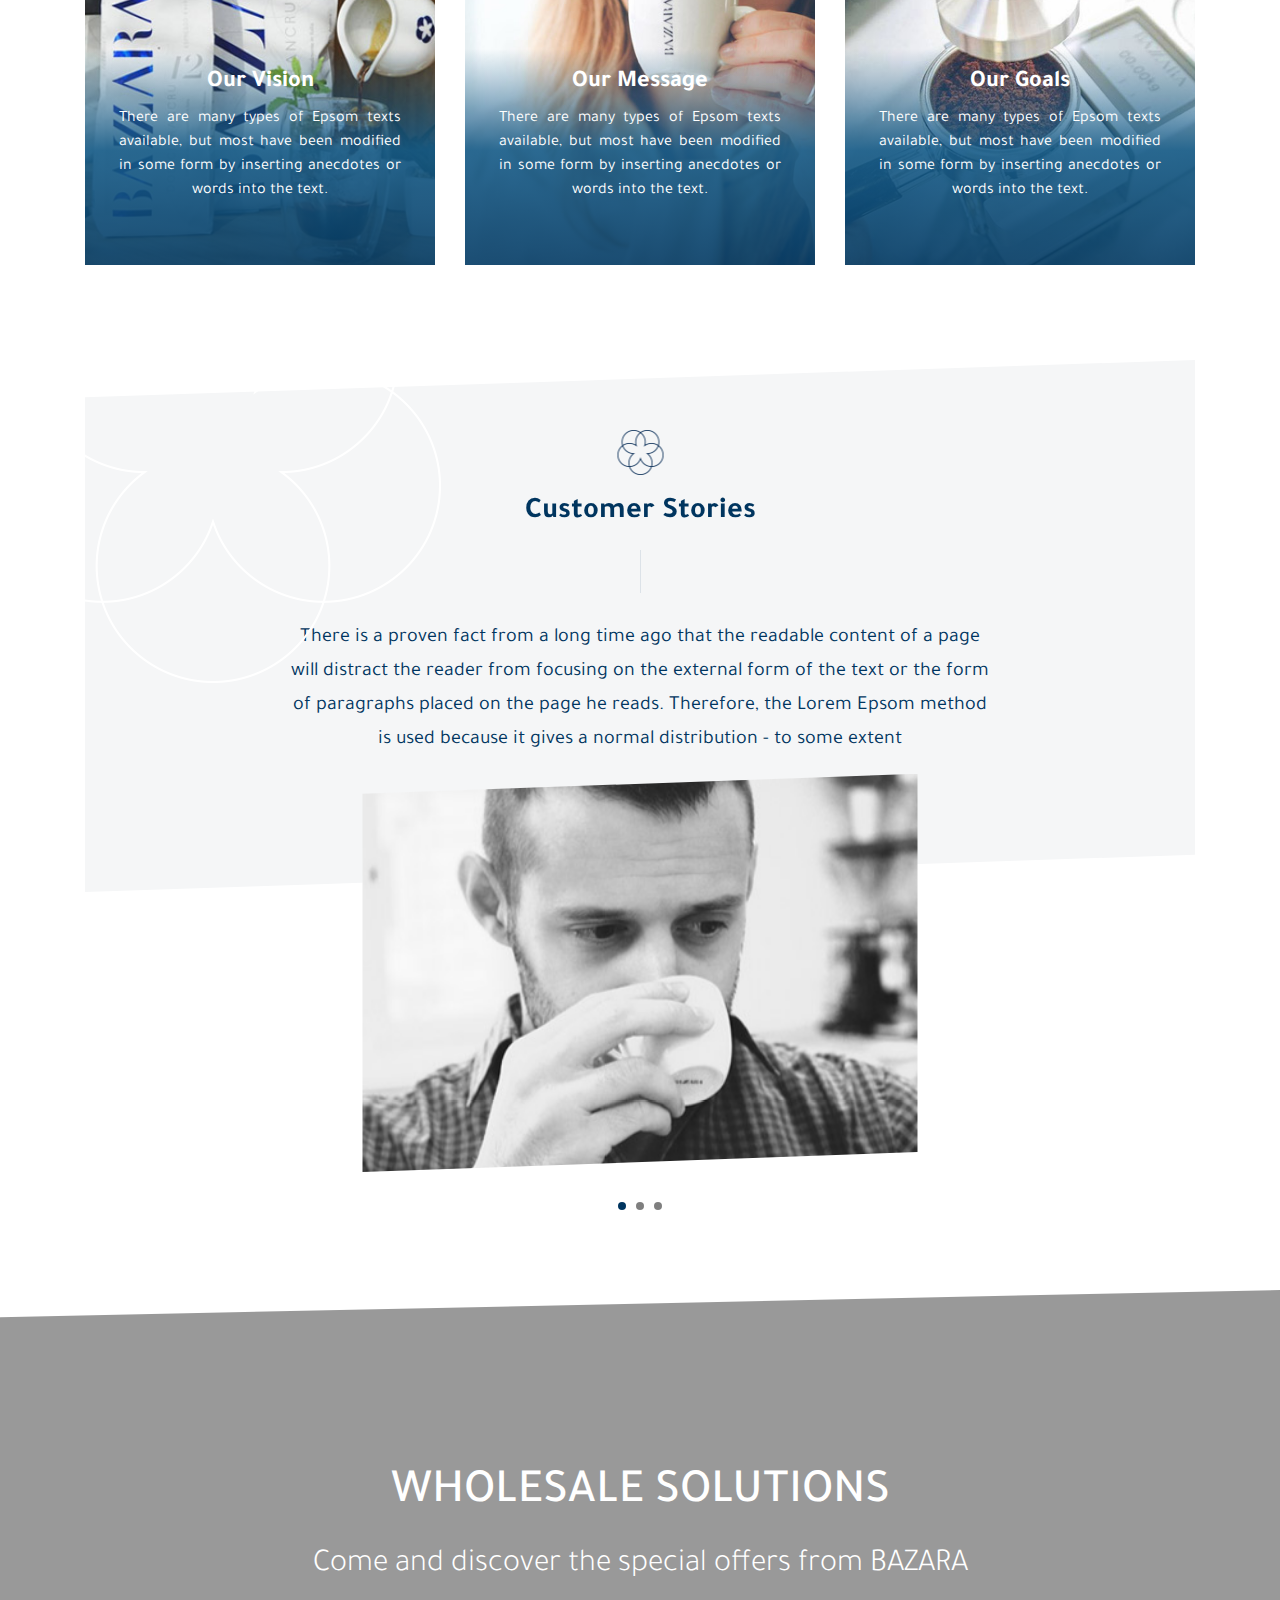
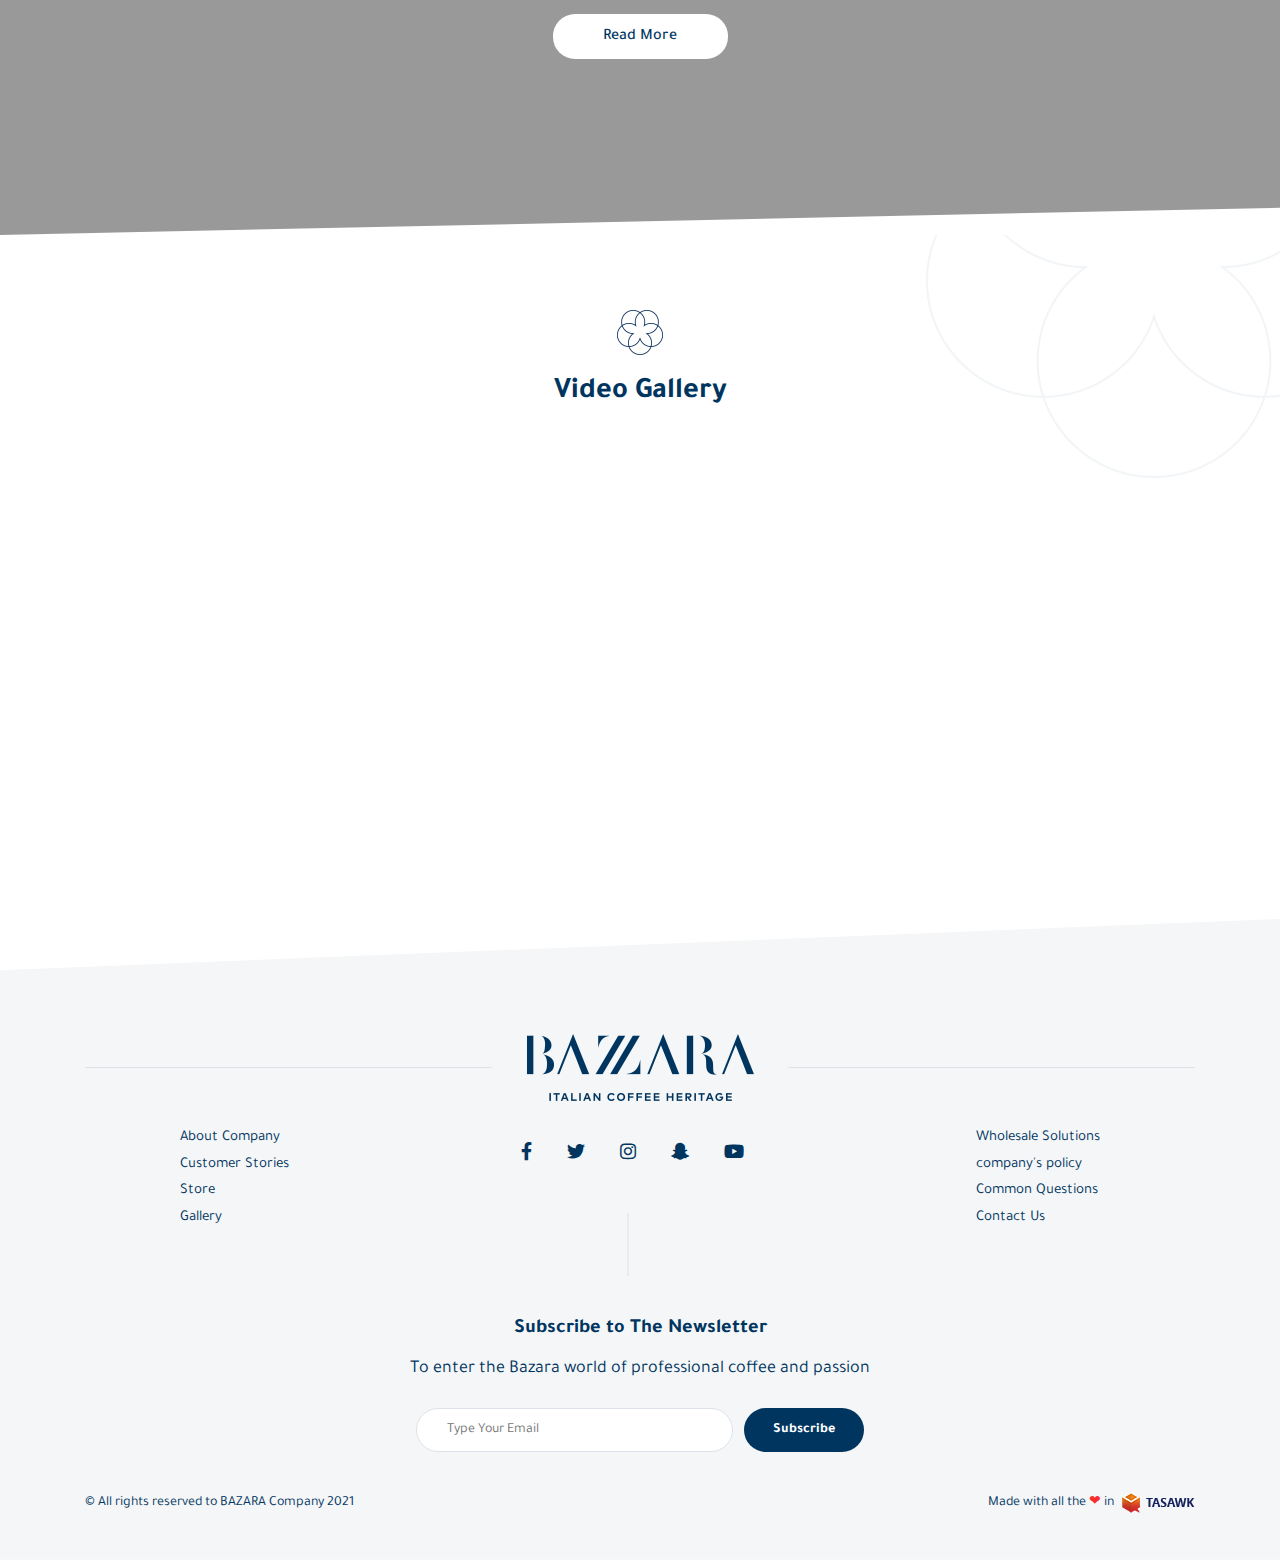
==== commit 73c2a7e6: "modify css" ====
--- a/index.html
+++ b/index.html
@@ -152,7 +152,7 @@
             <div class="row">
                 <div class="col-lg-4">  
                     <a class="box-link" href="#">
-                        <div class="box-xont">
+                        <div class="box-cont">
                             <figure class="box-figure">
                                 <img class="box-img" alt="box-image" src="images/box-img.jpg">
                             </figure>
@@ -168,7 +168,7 @@
                 </div>
                 <div class="col-lg-4">  
                     <a class="box-link" href="#">
-                        <div class="box-xont">
+                        <div class="box-cont">
                             <figure class="box-figure">
                                 <img class="box-img" alt="box-image" src="images/box-img2.jpg">
                             </figure>
@@ -184,7 +184,7 @@
                 </div>
                 <div class="col-lg-4">  
                     <a class="box-link" href="#">
-                        <div class="box-xont">
+                        <div class="box-cont">
                             <figure class="box-figure">
                                 <img class="box-img" alt="box-image" src="images/box-img3.jpg">
                             </figure>
@@ -205,67 +205,67 @@
     <!-- section image-details -->
     <div class="section-details">
         <div class="container">
-            <div class="details-slider">
-                <div class="swiper-container">
-                    <div class="swiper-wrapper">
-                        <div class="swiper-slide">            
-                            <div class="details-box">
-                                <div class="details-cont">
-                                    <img src="images/section-img.png" class="section-logo" alt="section-logo">
-                                    <h2 class="details-h">Customer Stories</h2>
-                                    <span class="details-span">
-                                        There is a proven fact from a long time ago that the readable content of a page will 
-                                        distract the reader from focusing on the external form of the text or the form of paragraphs placed on the page he reads. Therefore, 
-                                        the Lorem Epsom method is used because it gives a normal distribution - to some extent
-                                    </span>
+            <div class="details-container">
+                <div class="details-head">
+                    <img src="images/section-img.png" class="section-logo" alt="section-logo">
+                    <h2 class="details-h">Customer Stories</h2>
+                </div>
+                <div class="details-slider">
+                    <div class="swiper-container">
+                        <div class="swiper-wrapper">
+                            <div class="swiper-slide">            
+                                <div class="details-box">
+                                    <div class="details-cont">
+                                        <span class="details-span">
+                                            There is a proven fact from a long time ago that the readable content of a page will 
+                                            distract the reader from focusing on the external form of the text or the form of paragraphs placed on the page he reads. Therefore, 
+                                            the Lorem Epsom method is used because it gives a normal distribution - to some extent
+                                        </span>
+                                    </div>
+                                    <div class="details-aspect">
+                                        <div class="image-details">
+                                            <img src="images/sliders-img.jpg" class="thumbnailll" alt="image">
+                                        </div>
+                                    </div>
                                 </div>
-                                <div class="details-aspect">
-                                    <div class="image-details">
-                                        <img src="images/sliders-img.jpg" class="thumbnailll" alt="image">
+                            </div>  
+                            <div class="swiper-slide">            
+                                <div class="details-box">
+                                    <div class="details-cont">
+                                        <span class="details-span">
+                                            There is a proven fact from a long time ago that the readable content of a page will 
+                                            distract the reader from focusing on the external form of the text or the form of paragraphs placed on the page he reads. Therefore, 
+                                            the Lorem Epsom method is used because it gives a normal distribution - to some extent
+                                        </span>
+                                    </div>
+                                    <div class="details-aspect">
+                                        <div class="image-details">
+                                            <img src="images/sliders-img.jpg" class="thumbnailll" alt="image">
+                                        </div>
                                     </div>
                                 </div>
                             </div>
-                        </div>  
-                        <div class="swiper-slide">            
-                            <div class="details-box">
-                                <div class="details-cont">
-                                    <img src="images/section-img.png" class="section-logo" alt="section-logo">
-                                    <h2 class="details-h">Customer Stories</h2>
-                                    <span class="details-span">
-                                        There is a proven fact from a long time ago that the readable content of a page will 
-                                        distract the reader from focusing on the external form of the text or the form of paragraphs placed on the page he reads. Therefore, 
-                                        the Lorem Epsom method is used because it gives a normal distribution - to some extent
-                                    </span>
+                            <div class="swiper-slide">            
+                                <div class="details-box">
+                                    <div class="details-cont">
+                                        <span class="details-span">
+                                            There is a proven fact from a long time ago that the readable content of a page will 
+                                            distract the reader from focusing on the external form of the text or the form of paragraphs placed on the page he reads. Therefore, 
+                                            the Lorem Epsom method is used because it gives a normal distribution - to some extent
+                                        </span>
+                                    </div>
+                                    <div class="details-aspect">
+                                        <div class="image-details">
+                                            <img src="images/sliders-img.jpg" class="thumbnailll" alt="image">
+                                        </div>
+                                    </div>
                                 </div>
-                                <div class="details-aspect">
-                                    <div class="image-details">
-                                        <img src="images/sliders-img.jpg" class="thumbnailll" alt="image">
-                                    </div>
-                                </div>
-                            </div>
-                        </div>
-                        <div class="swiper-slide">            
-                            <div class="details-box">
-                                <div class="details-cont">
-                                    <img src="images/section-img.png" class="section-logo" alt="section-logo">
-                                    <h2 class="details-h">Customer Stories</h2>
-                                    <span class="details-span">
-                                        There is a proven fact from a long time ago that the readable content of a page will 
-                                        distract the reader from focusing on the external form of the text or the form of paragraphs placed on the page he reads. Therefore, 
-                                        the Lorem Epsom method is used because it gives a normal distribution - to some extent
-                                    </span>
-                                </div>
-                                <div class="details-aspect">
-                                    <div class="image-details">
-                                        <img src="images/sliders-img.jpg" class="thumbnailll" alt="image">
-                                    </div>
-                                </div>
-                            </div>
-                        </div>    
-                    </div>
-                </div>
-                <div class="swiper-pagination"></div>
-            </div>            
+                            </div>    
+                        </div>
+                    </div>
+                    <div class="swiper-pagination"></div>
+                </div> 
+            </div>                
         </div>
     </div>
     <!-- section image-details -->
--- a/css/style.css
+++ b/css/style.css
@@ -119,7 +119,7 @@
 /*top header*/
 header {
     position: relative;
-    margin-bottom: 78px;
+    /* margin-bottom: 78px; */
 }
 .top-header a{
     text-decoration: none;
@@ -389,19 +389,25 @@
 
 
 /*                         about us section                    */
+.about-section{
+    overflow: hidden;
+    position: relative;
+}
+
 .about-us{
     text-align: center;
     padding: 0 85px;
     position: relative;
     margin-bottom: 70px;
+    padding-top: 78px;
 }
 /*    image before about us*/
-.about-us::before{
+.about-section::before{
     content: "";
     background: url(../images/flower2.png);
     position: absolute;
-    top: -63%;
-    left: -15%;
+    top: -29%;
+    left: -8%;
     width: 456px;
     height: 444px;
     z-index: -1;
@@ -458,11 +464,14 @@
 
 /*                         about us section                    */
 /*                         box section                         */
+.box-section{
+    margin-bottom: 95px;
+}
 .box-link {
-    margin-bottom: 30px;
     display: block;
     text-decoration: none;
     transition: 0.3s;
+    position: relative;
 }    
 .box-link .box-cont {
     position: relative;
@@ -534,6 +543,15 @@
 /*                       image-details section                    */
 .section-details{
     overflow: hidden;
+    position: relative;
+}
+.details-head{
+    position: absolute;
+    top: 70px;
+    text-align: center;
+    left: 50%;
+    transform: translateX(-50%);
+    z-index: 3;
 }
 .details-box{
     text-align: center;
@@ -541,7 +559,7 @@
 }
 .details-box .details-cont{
     height: 532px;
-    padding: 70px 200px 0;
+    padding: 261px 200px 0;
     background-color: #f5f6f7;
     clip-path: polygon(0 7%, 100% 0, 100% 93%, 0% 100%);
     position: relative;
@@ -554,10 +572,10 @@
     transform: translateX(-50%);
 }
 
-.details-box .section-logo{
+.details-head .section-logo{
     margin-bottom: 20px;
 }
-.details-box .details-h{
+.details-head .details-h{
     font-size: 30px;
     font-family: "TajawalBold";
     color: #00355f;
@@ -565,7 +583,7 @@
     margin-bottom: 80px;
     position: relative;
 }
-.details-box .details-h::after {
+.details-head .details-h::after {
     content: "";
     background: #DCE2E8;
     width: 1px;
@@ -592,6 +610,7 @@
     margin: 0 auto;
     padding-bottom: 71.75%;
     position: relative;
+    overflow: hidden;
 }
 .details-box .image-details .simpleParallax{
     width: fit-content;
@@ -1323,11 +1342,12 @@
     /*                      header-caption                        */
 
     /*                               about us section                    */
-    .about-us::before{
+    .about-section::before{
         display: none;
     }
     .about-us{
         padding: 0 15px;
+        padding-top: 78px;
     }
     .about-us .about-p{
         text-align: justify;
@@ -1335,6 +1355,9 @@
     }
     /*                               about us section                    */
     /*                               box-section                         */
+    .box-section{
+        margin-bottom: 20px;
+    }
     .box-link{
         margin-bottom: 15px;
     }
@@ -1344,7 +1367,7 @@
         overflow: hidden;
     }
     .details-box .details-cont{
-        padding: 35px 15px 15px;
+        padding: 261px 15px 15px;
         clip-path: polygon(0 0%, 100% 0, 100% 100%, 0% 100%);
         margin-bottom: 0px;
         background-color: #fff;
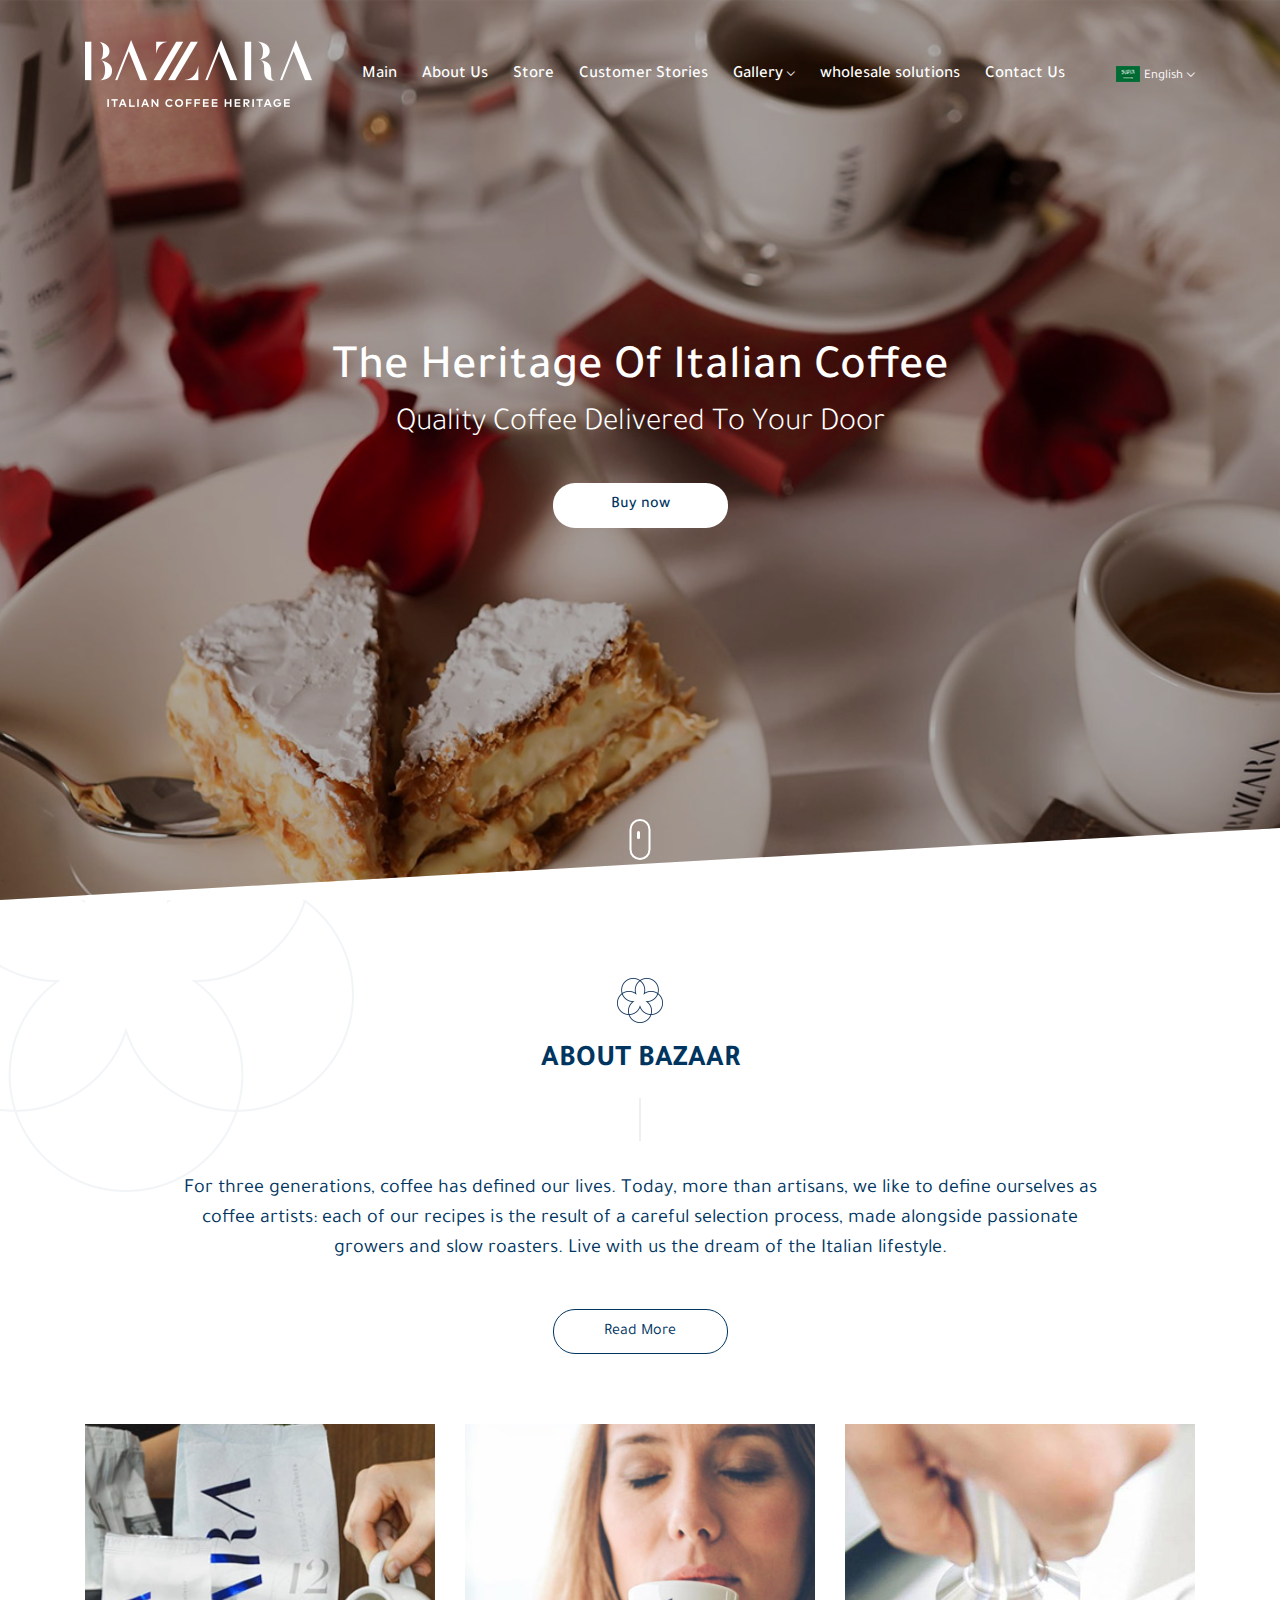
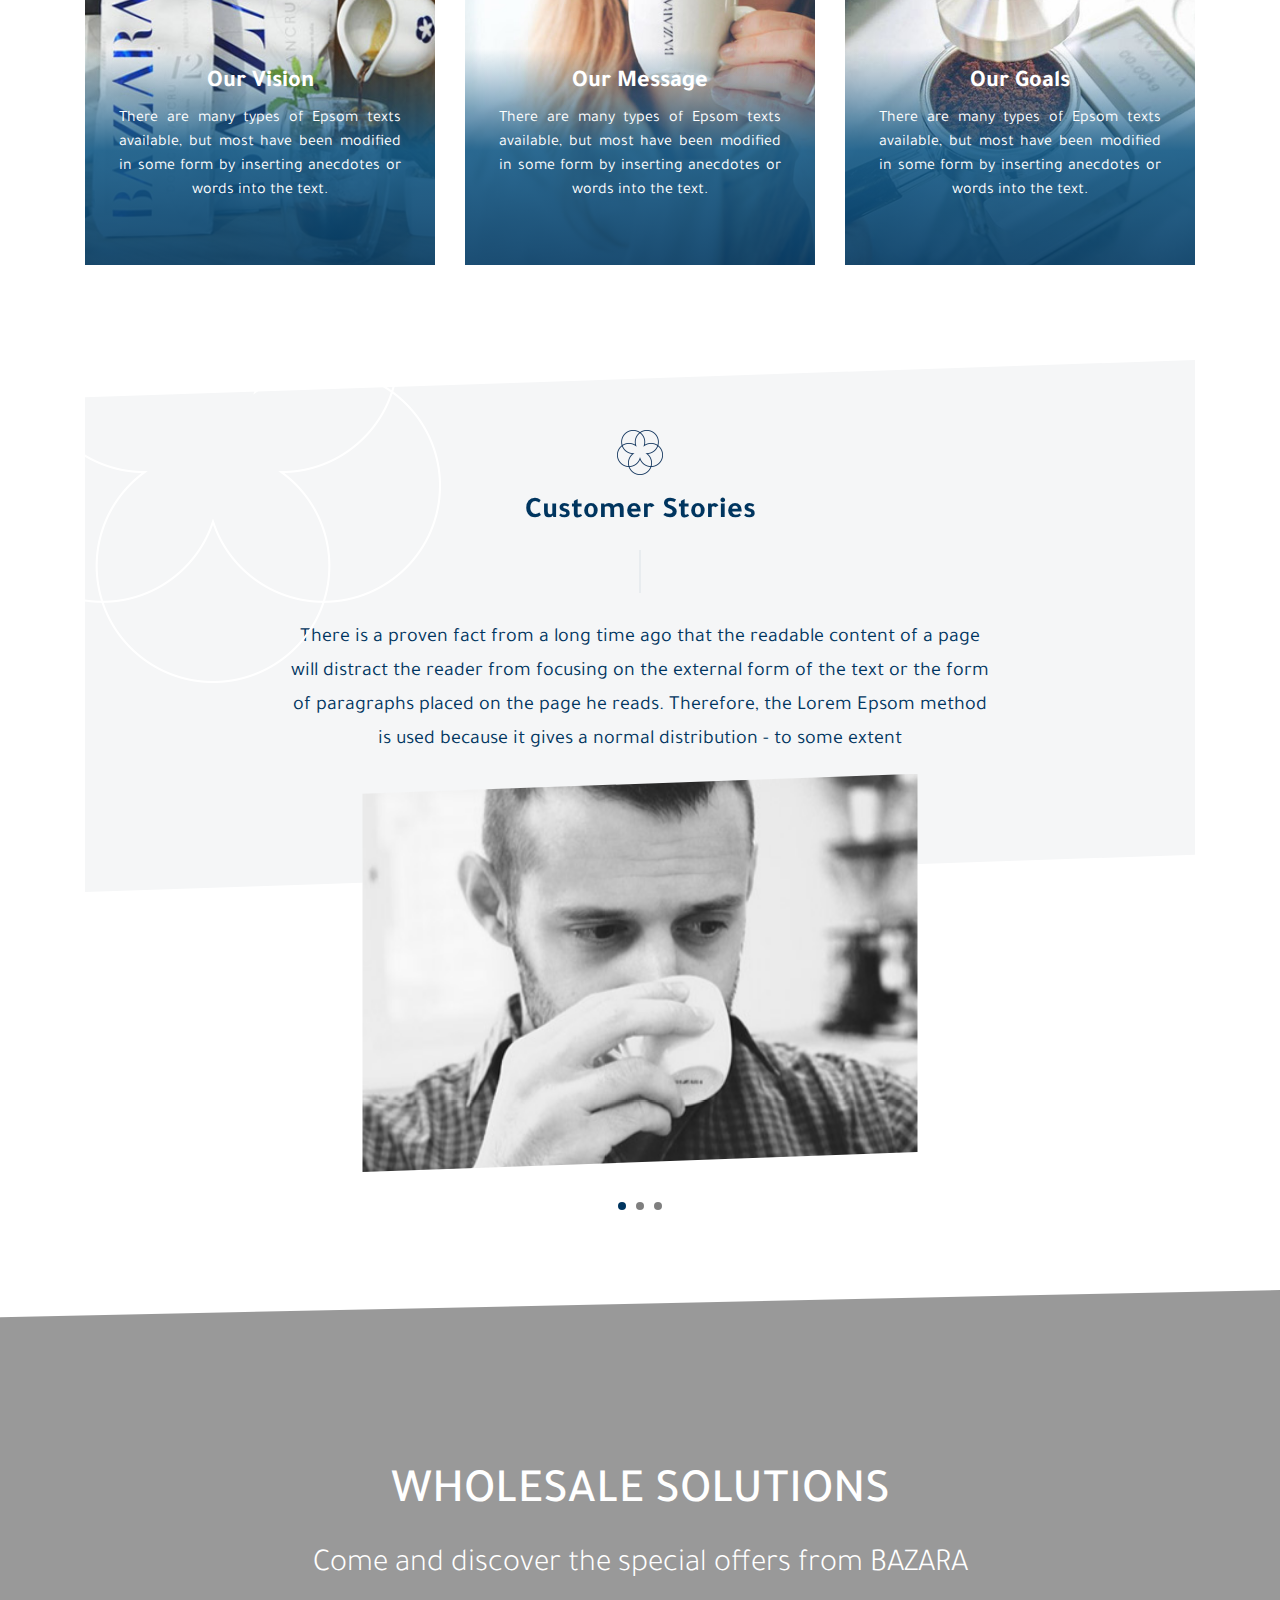
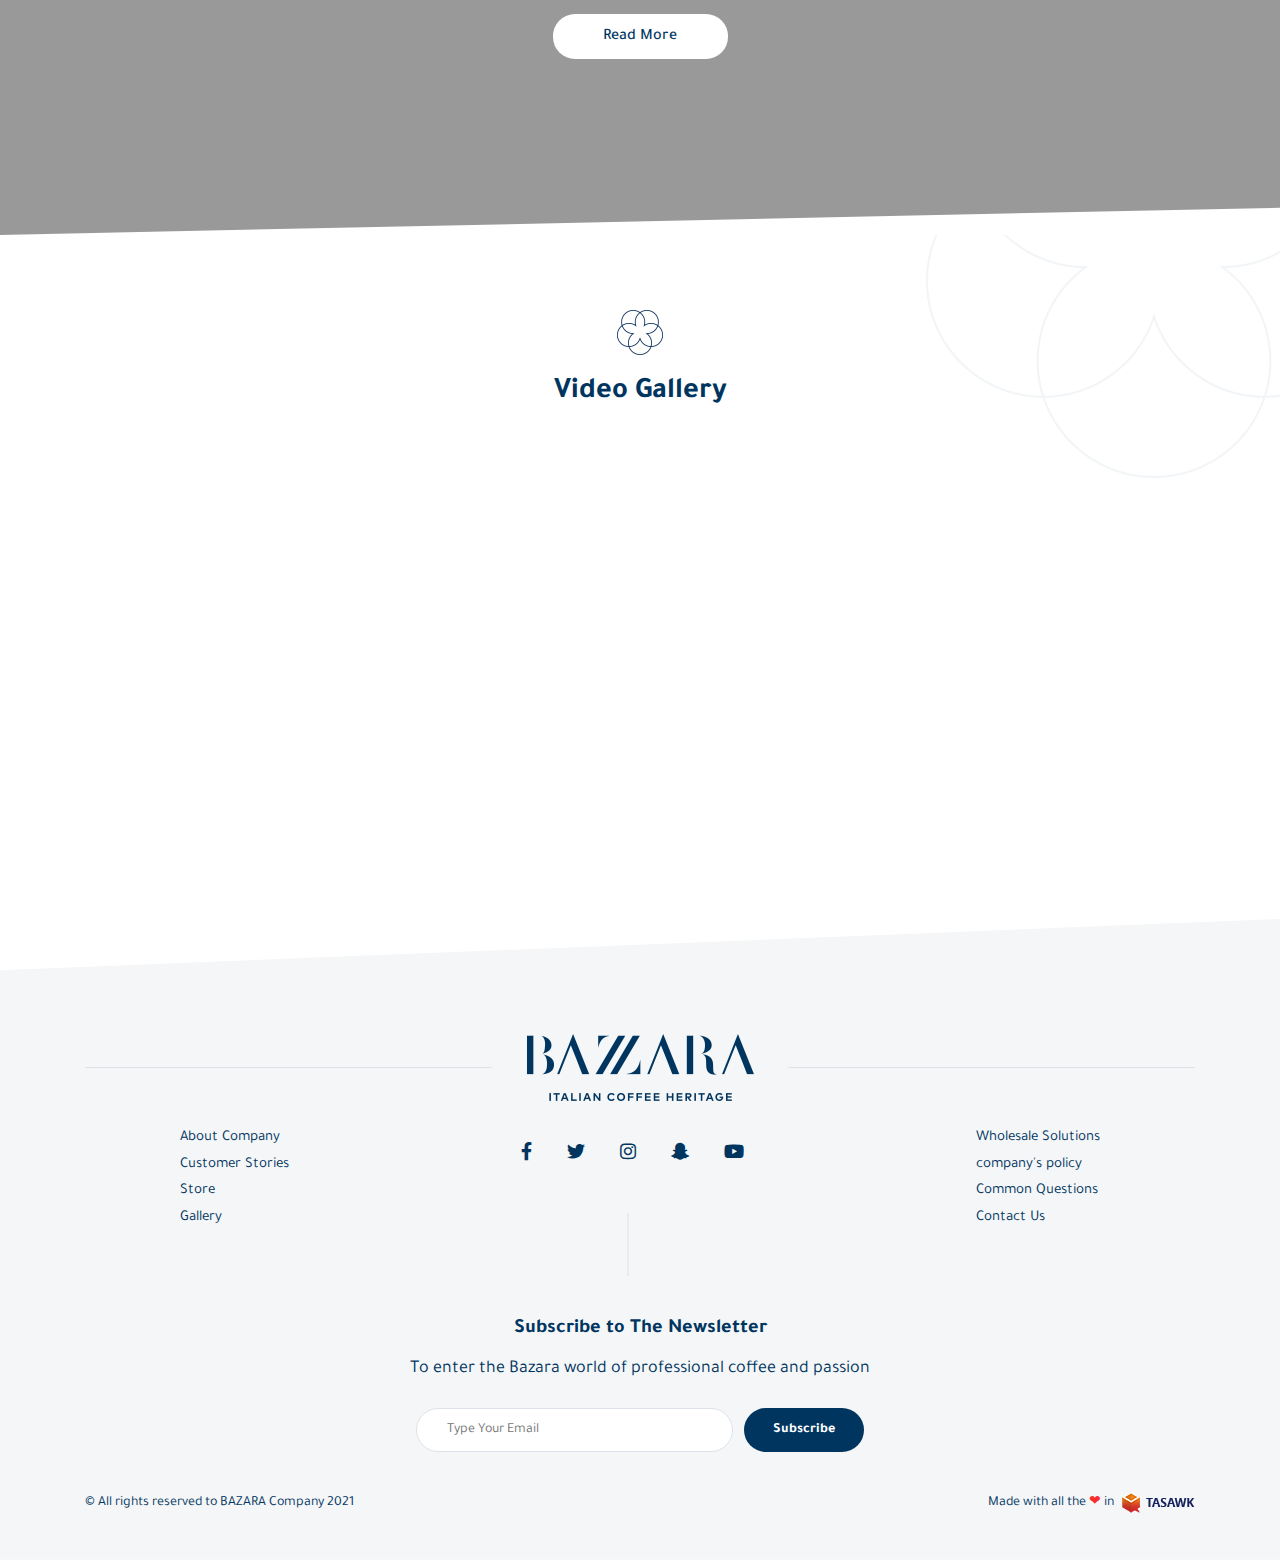
==== commit 9a424bc0: "modify css" ====
--- a/index.html
+++ b/index.html
@@ -58,16 +58,12 @@
                                     Customer Stories
                                 </a>
                             </li>
-                            <li>
-                                <div class="cat-dropdown">
-                                    <div class="dropdown">
-                                        <span class="lang-word chevron-down">Gallery</span>
-                                        <div class="dropdown-content">
-                                            <a href="#">moka</a>
-                                            <a href="#">moka</a>
-                                        </div>
-                                    </div>
-                                </div>  
+                            <li class="dropdown">
+                                <a href="#">Gallery</a>
+                                <ul class="dropdown-content list-unstyled">
+                                    <li><a href="#">moka</a></li>
+                                    <li><a href="#">moka</a></li>
+                                </ul>              
                             </li>
                             <li>
                                 <a href="#">
@@ -78,20 +74,18 @@
                                 <a href="#">
                                     Contact Us
                                 </a>
-                            </li>
-                            <li>
-                                <div class="lang-section hide-big">
-                                    <img src="images/lang.png" alt="lang-img">
-                                    <div class="dropdown">
-                                        <span class="lang-word chevron-down">English</span>
-                                        <div class="dropdown-content">
-                                            <a class="cat-drop" href="index.html">English</a>
-                                            <a class="cat-drop" href="index-ar.html">العربيه</a>
-                                        </div>
-                                    </div>
+                            </li> 
+                        </ul>
+                        <div class="lang-section hide-big">
+                            <img src="images/lang.png" alt="lang-img">
+                            <div class="dropdown">
+                                <span class="lang-word chevron-down">English</span>
+                                <div class="dropdown-content">
+                                    <a class="cat-drop" href="index.html">English</a>
+                                    <a class="cat-drop" href="index-ar.html">العربيه</a>
                                 </div>
-                            </li>  
-                        </ul>
+                            </div>
+                        </div>
                     </div>
                     <div class="show-icons">
                         <a class="menu-bars fixall" id="menu-id" href="#!">
--- a/css/style.css
+++ b/css/style.css
@@ -100,6 +100,7 @@
     transition: all 0.3s ease-in-out;
 }
 
+.nav-header .dropdown>a::after,
 .chevron-down::after {
     content: "\e874";
     font-family: "Linearicons-Free";
@@ -107,11 +108,12 @@
     margin-left: 4px;
     font-weight: bold;
 }
+html[dir=rtl] .nav-header .dropdown>a::after,
 html[dir=rtl] .chevron-down::after{
     margin-left: 0px;
     margin-right: 4px;
 }
-
+.nav-header .dropdown>a:hover,
 .chevron-down:hover {
     color: #286090;
 }
@@ -146,14 +148,16 @@
     filter: brightness(0) invert(1) ;
 }
 .nav-header li a,
-.nav-header .lang-word{
+.nav-header .lang-word
+.nav-header .dropdown>a{
     color: #fff;
     font-size: 17px;
     font-family: "TajawalMedium";
     transition: all 0.3s ease-in-out;
 }
 .nav-header li a:hover,
-.nav-header .lang-word:hover{
+.nav-header .lang-word:hover,
+.nav-header .dropdown>a:hover{
     color: #286090;
 }
 .nav-header .dropdown-content a {
@@ -193,6 +197,9 @@
 .nav-header li{
     margin-right: 25px;
 }
+.nav-header li.dropdown li{
+    margin: 0;
+}
 html[dir=rtl] .nav-header li{
     margin-right: 0;
     margin-left: 25px;
@@ -552,6 +559,7 @@
     left: 50%;
     transform: translateX(-50%);
     z-index: 3;
+    width: 100%;
 }
 .details-box{
     text-align: center;
@@ -1115,6 +1123,32 @@
     .lang-section{
         display: none;
     }
+    .lang-section.hide-big{
+        display: block;
+        text-align: center;
+    }
+    .lang-section.hide-big .lang-word{
+        font-size: 17px;
+        font-family: "TajawalMedium";
+    }
+    .lang-section.hide-big img{
+        display: none;
+    }
+    .nav-header .dropdown>a:hover,
+    .chevron-down:hover {
+        color: #fff;
+    }
+    .navgition .dropdown-content {
+        background-color: transparent;
+        text-align: center;
+        position: relative;
+        min-width: 100%;
+        padding: 10px 15px;
+        box-shadow: none;
+        opacity: 1;
+        visibility: visible;
+    }
+
     .show-icons{
         display: block;
     }
@@ -1122,6 +1156,9 @@
         display: none;
         transition: none;
     }
+    /* .navgition .dropdown>a:hover .navgition .dropdown-content{
+        display: block;
+    } */
     .nav-header figure{
         width: 183px;
     }
@@ -1147,6 +1184,8 @@
     .navgition {
         display: block;
         position: fixed;
+        padding: 30px;
+        padding-top: 0;
         left: 0px;
         top: 0;
         bottom: 0;
@@ -1176,9 +1215,6 @@
     header .contact-info{
         display: none;
     }
-    .hide-big{
-        display: block;
-    }
     .nav-head {
         display: flex;
         flex-direction: column;
@@ -1211,7 +1247,6 @@
         display: block;
         flex-direction: column;
         text-align: left;
-        padding: 30px;
         align-items: baseline; 
              
     }
